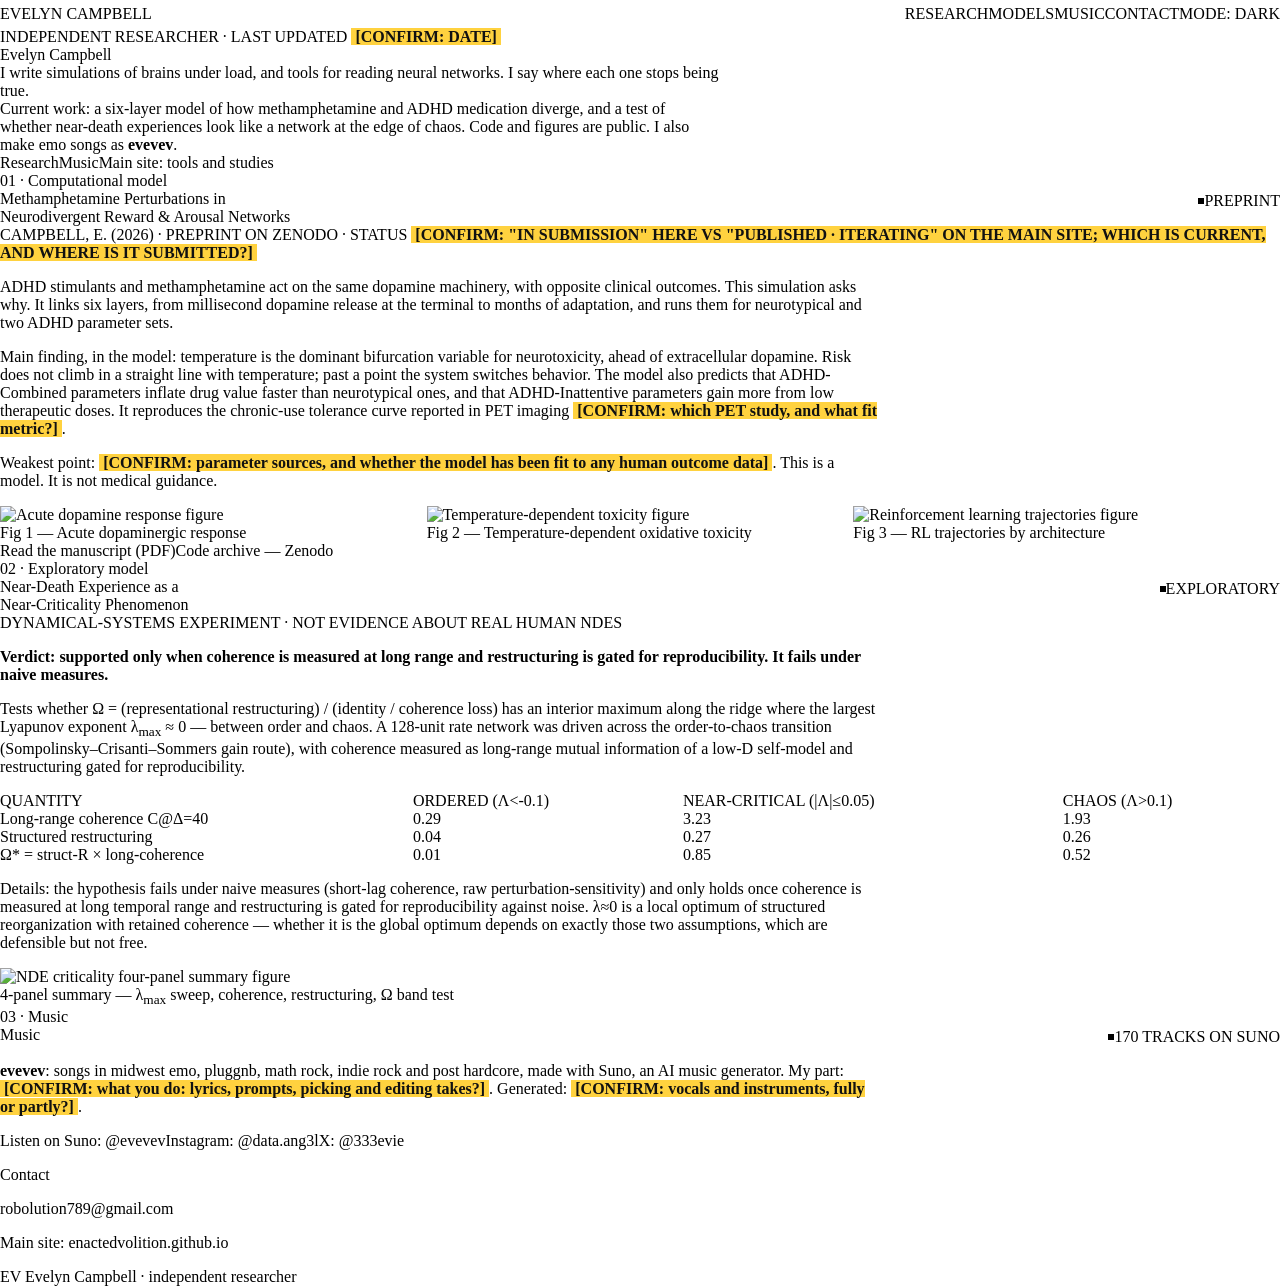
==== index.html @ 6b235122 "Show live Suno track count from a daily-updated data/suno.json" ====
<!DOCTYPE html>
<html lang="en">
<head>
<meta charset="UTF-8" />
<meta name="viewport" content="width=device-width, initial-scale=1" />
<title>Evelyn Campbell: research and music</title>
<meta name="description" content="Evelyn Campbell writes simulations of brains under load and tools for reading neural networks, and makes emo songs as evevev." />
<link rel="icon" type="image/svg+xml" href="glyph-mark.svg" />
<meta property="og:title" content="Evelyn Campbell: research and music" />
<meta property="og:description" content="Evelyn Campbell writes simulations of brains under load and tools for reading neural networks, and makes emo songs as evevev." />
<meta property="og:type" content="website" />
<meta property="og:image" content="https://enactedvolition.github.io/portfolio/fig1_acute_da.png" />
<meta property="og:url" content="https://enactedvolition.github.io/portfolio/" />
<link rel="canonical" href="https://enactedvolition.github.io/portfolio/" />
<link rel="stylesheet" href="styles.css" />
<style>.confirm{background:#ffd23f;color:#111;padding:0 .25em;font-weight:700;}</style>
</head>
<body>

<header class="site-header">
  <div class="wrap">
    <div class="brand">
      <img src="glyph-mark.svg" alt="" />
      <span class="brand-name">Evelyn Campbell</span>
    </div>
    <div class="nav-wrap">
      <nav class="site-nav">
        <a href="#meth-model">Research</a>
        <a href="#nde">Models</a>
        <a href="#music">Music</a>
        <a href="#contact">Contact</a>
      </nav>
      <button id="theme-toggle" class="kg-btn kg-btn--ghost theme-toggle" type="button" aria-label="Toggle light and dark mode">MODE: DARK</button>
    </div>
  </div>
</header>

<section class="hero kg-grid-bg">
  <div class="wrap">
    <p class="kicker">Independent researcher · last updated <mark class="confirm">[CONFIRM: date]</mark></p>
    <h1>Evelyn Campbell</h1>
    <p class="lead">I write simulations of brains under load, and tools for reading neural networks. I say where each one stops being true.</p>
    <p class="lead">Current work: a six-layer model of how methamphetamine and ADHD medication diverge, and a test of whether near-death experiences look like a network at the edge of chaos. Code and figures are public. I also make emo songs as <strong>evevev</strong>.</p>
    <div class="btn-row">
      <a class="kg-btn kg-btn--primary" href="#meth-model">Research</a>
      <a class="kg-btn kg-btn--ghost" href="#music">Music</a>
      <a class="kg-btn kg-btn--ghost" href="https://enactedvolition.github.io/">Main site: tools and studies</a>
    </div>
  </div>
</section>

<section class="section" id="meth-model">
  <div class="wrap">
    <div class="panel kg-frame">
      <span class="kg-frame__title">01 · Computational model</span>
      <div class="section-head">
        <h2>Methamphetamine Perturbations in<br/>Neurodivergent Reward &amp; Arousal Networks</h2>
        <span class="kg-badge kg-badge--orange"><span class="dot"></span>Preprint</span>
      </div>
      <div class="meta-line">Campbell, E. (2026) · Preprint on Zenodo · status <mark class="confirm">[CONFIRM: "In submission" here vs "Published · iterating" on the main site; which is current, and where is it submitted?]</mark></div>
      <p>ADHD stimulants and methamphetamine act on the same dopamine machinery, with opposite clinical outcomes. This simulation asks why. It links six layers, from millisecond dopamine release at the terminal to months of adaptation, and runs them for neurotypical and two ADHD parameter sets.</p>
      <p>Main finding, in the model: temperature is the dominant bifurcation variable for neurotoxicity, ahead of extracellular dopamine. Risk does not climb in a straight line with temperature; past a point the system switches behavior. The model also predicts that ADHD-Combined parameters inflate drug value faster than neurotypical ones, and that ADHD-Inattentive parameters gain more from low therapeutic doses. It reproduces the chronic-use tolerance curve reported in PET imaging <mark class="confirm">[CONFIRM: which PET study, and what fit metric?]</mark>.</p>
      <p>Weakest point: <mark class="confirm">[CONFIRM: parameter sources, and whether the model has been fit to any human outcome data]</mark>. This is a model. It is not medical guidance.</p>
      <div class="fig-grid">
        <figure>
          <img src="fig1_acute_da.png" alt="Acute dopamine response figure" />
          <figcaption>Fig 1 — Acute dopaminergic response</figcaption>
        </figure>
        <figure>
          <img src="fig2_temperature.png" alt="Temperature-dependent toxicity figure" />
          <figcaption>Fig 2 — Temperature-dependent oxidative toxicity</figcaption>
        </figure>
        <figure>
          <img src="fig3_rl_trajectories.png" alt="Reinforcement learning trajectories figure" />
          <figcaption>Fig 3 — RL trajectories by architecture</figcaption>
        </figure>
      </div>
      <div class="btn-row">
        <a class="kg-btn kg-btn--primary" href="campbell_2026_meth_neurodiv_v2.pdf">Read the manuscript (PDF)</a>
        <a class="kg-btn kg-btn--data" href="https://doi.org/10.5281/ZENODO.19625787">Code archive — Zenodo</a>
      </div>
    </div>
  </div>
</section>

<section class="section" id="nde">
  <div class="wrap">
    <div class="panel kg-frame">
      <span class="kg-frame__title">02 · Exploratory model</span>
      <div class="section-head">
        <h2>Near-Death Experience as a<br/>Near-Criticality Phenomenon</h2>
        <span class="kg-badge kg-badge--cyan"><span class="dot"></span>Exploratory</span>
      </div>
      <div class="meta-line">Dynamical-systems experiment · not evidence about real human NDEs</div>
      <p><strong>Verdict: supported only when coherence is measured at long range and restructuring is gated for reproducibility. It fails under naive measures.</strong></p>
      <p>Tests whether Ω = (representational restructuring) / (identity / coherence loss) has an interior
        maximum along the ridge where the largest Lyapunov exponent λ<sub>max</sub> ≈ 0 — between order and
        chaos. A 128-unit rate network was driven across the order-to-chaos transition (Sompolinsky–Crisanti–Sommers
        gain route), with coherence measured as long-range mutual information of a low-D self-model and
        restructuring gated for reproducibility.</p>
      <table class="kg-table">
        <thead>
          <tr><th>Quantity</th><th>Ordered (λ&lt;-0.1)</th><th>Near-critical (|λ|≤0.05)</th><th>Chaos (λ&gt;0.1)</th></tr>
        </thead>
        <tbody>
          <tr><td>Long-range coherence C@Δ=40</td><td>0.29</td><td class="hl">3.23</td><td>1.93</td></tr>
          <tr><td>Structured restructuring</td><td>0.04</td><td class="hl">0.27</td><td>0.26</td></tr>
          <tr><td>Ω* = struct-R × long-coherence</td><td>0.01</td><td class="hl">0.85</td><td>0.52</td></tr>
        </tbody>
      </table>
      <p>Details: the hypothesis fails under
        naive measures (short-lag coherence, raw perturbation-sensitivity) and only holds once coherence is
        measured at long temporal range and restructuring is gated for reproducibility against noise. λ≈0 is a
        local optimum of structured reorganization with retained coherence — whether it is the global
        optimum depends on exactly those two assumptions, which are defensible but not free.</p>
      <div class="fig-grid">
        <figure>
          <img src="nde_criticality.png" alt="NDE criticality four-panel summary figure" />
          <figcaption>4-panel summary — λ<sub>max</sub> sweep, coherence, restructuring, Ω band test</figcaption>
        </figure>
      </div>
    </div>
  </div>
</section>

<section class="section" id="music">
  <div class="wrap">
    <div class="panel kg-frame">
      <span class="kg-frame__title">03 · Music</span>
      <div class="section-head">
        <h2>Music</h2>
        <span class="kg-badge kg-badge--magenta"><span class="dot"></span><span data-suno-count>Tracks on Suno</span></span>
      </div>
      <p><strong>evevev</strong>: songs in midwest emo, pluggnb, math rock, indie rock and post hardcore, made with Suno, an AI music generator. My part: <mark class="confirm">[CONFIRM: what you do: lyrics, prompts, picking and editing takes?]</mark>. Generated: <mark class="confirm">[CONFIRM: vocals and instruments, fully or partly?]</mark>.</p>
      <div class="btn-row">
        <a class="kg-btn kg-btn--primary" href="https://suno.com/@evevev">Listen on Suno: @evevev</a>
        <a class="kg-btn kg-btn--ghost" href="https://www.instagram.com/data.ang3l/" rel="me noopener">Instagram: @data.ang3l</a>
        <a class="kg-btn kg-btn--ghost" href="https://x.com/333evie" rel="me noopener">X: @333evie</a>
      </div>
    </div>
  </div>
</section>

<footer class="site-footer section" id="contact">
  <div class="wrap">
    <p class="meta-line" style="margin-bottom: var(--sp-2);">Contact</p>
    <p><a href="mailto:robolution789@gmail.com">robolution789@gmail.com</a></p>
    <p><a href="https://enactedvolition.github.io/">Main site: enactedvolition.github.io</a></p>
  </div>
  <div class="kg-keybar">
    <span class="kg-key"><span class="kg-key__cap">EV</span> Evelyn Campbell · independent researcher</span>
  </div>
</footer>

<script>
(function () {
  var root = document.documentElement;
  var btn = document.getElementById('theme-toggle');
  var theme = localStorage.getItem('kg-theme') || 'dark';
  function apply(t) {
    if (t === 'light') { root.setAttribute('data-theme', 'light'); }
    else { root.removeAttribute('data-theme'); }
    if (btn) { btn.textContent = 'MODE: ' + t.toUpperCase(); }
  }
  apply(theme);
  if (btn) {
    btn.addEventListener('click', function () {
      theme = theme === 'light' ? 'dark' : 'light';
      localStorage.setItem('kg-theme', theme);
      apply(theme);
    });
  }
})();
</script>
<script src="suno-count.js" data-src="data/suno.json" defer></script>
</body>
</html>
---- styles.css ----
/* ============================================================
   EVELYN CAMPBELL — PORTFOLIO
   Built on the Kairo-Glyph design system tokens (tokens/*.css).
   This file: global entry + page-specific layout/components.
   ============================================================ */
@import url("fonts.css");
@import url("colors.css");
@import url("colors-light.css");
@import url("typography.css");
@import url("spacing.css");
@import url("effects.css");

* { box-sizing: border-box; }
html, body {
  margin: 0;
  background: var(--void);
  color: var(--text-primary);
  font-family: var(--font-mono);
  transition: background-color 0.2s ease, color 0.2s ease;
}
body {
  font-size: var(--fs-body);
  line-height: var(--lh-normal);
}
a { color: var(--cyan); text-decoration: none; }
a:hover { text-decoration: underline; }
img { max-width: 100%; display: block; }

.wrap {
  max-width: var(--container-max);
  margin: 0 auto;
  padding: 0 var(--sp-6);
}

/* ---- Header ---- */
.site-header {
  border-bottom: var(--border);
  padding: var(--sp-5) 0;
}
.site-header .wrap {
  display: flex;
  align-items: center;
  justify-content: space-between;
  gap: var(--sp-4);
}
.brand {
  display: flex;
  align-items: center;
  gap: var(--sp-3);
}
.brand img { height: 28px; width: auto; }
.brand-name {
  font-family: var(--font-sans);
  font-weight: var(--fw-medium);
  font-size: var(--fs-label);
  letter-spacing: var(--ls-wide);
  text-transform: uppercase;
  color: var(--text-secondary);
}
nav.site-nav {
  display: flex;
  gap: var(--sp-5);
  font-family: var(--font-sans);
  font-size: var(--fs-label);
  letter-spacing: var(--ls-wide);
  text-transform: uppercase;
}
nav.site-nav a { color: var(--text-secondary); }
nav.site-nav a:hover { color: var(--cyan); text-decoration: none; }
.nav-wrap { display: flex; align-items: center; gap: var(--sp-5); }
.theme-toggle { padding: var(--sp-1) var(--sp-3); font-size: var(--fs-caption); }

/* ---- Hero ---- */
.hero {
  padding: var(--sp-9) 0 var(--sp-8);
}
.hero .kicker {
  font-family: var(--font-sans);
  font-size: var(--fs-label);
  letter-spacing: var(--ls-wide);
  text-transform: uppercase;
  color: var(--text-muted);
  margin: 0 0 var(--sp-3);
}
.hero h1 {
  font: var(--text-h1);
  margin: 0 0 var(--sp-4);
  color: var(--text-primary);
  letter-spacing: var(--ls-tight);
}
.hero p.lead {
  font-size: var(--fs-lead);
  color: var(--text-secondary);
  max-width: 720px;
  margin: 0;
}
.hero .prompt {
  margin-top: var(--sp-5);
  color: var(--cyan);
  font-size: var(--fs-body);
}

/* ---- Section scaffolding ---- */
.section {
  padding: var(--sp-8) 0;
  border-top: var(--border);
}
.section-head {
  display: flex;
  align-items: baseline;
  justify-content: space-between;
  gap: var(--sp-4);
  margin-bottom: var(--sp-6);
  flex-wrap: wrap;
}
.section-head h2 {
  font: var(--text-h2);
  margin: 0;
  letter-spacing: var(--ls-tight);
}

/* ---- Status badge (hand-rolled, no JS bundle dependency) ---- */
.kg-badge {
  display: inline-flex;
  align-items: center;
  gap: var(--sp-2);
  padding: var(--sp-1) var(--sp-3);
  border: var(--bw-hair) solid var(--border-strong);
  font-family: var(--font-sans);
  font-size: var(--fs-caption);
  font-weight: var(--fw-medium);
  letter-spacing: var(--ls-wide);
  text-transform: uppercase;
  white-space: nowrap;
}
.kg-badge .dot {
  width: 6px; height: 6px;
  border-radius: var(--radius-pill);
  background: currentColor;
}
.kg-badge--cyan    { color: var(--cyan);    background: var(--cyan-08);    border-color: var(--cyan); }
.kg-badge--orange  { color: var(--orange);  background: var(--orange-08);  border-color: var(--orange); }
.kg-badge--magenta { color: var(--magenta); background: var(--magenta-08); border-color: var(--magenta); }
.kg-badge--muted   { color: var(--text-muted); }

/* ---- Buttons (hand-rolled) ---- */
.kg-btn {
  display: inline-flex;
  align-items: center;
  gap: var(--sp-2);
  padding: var(--sp-2) var(--sp-4);
  border: var(--bw-hair) solid var(--border-strong);
  background: transparent;
  color: var(--text-primary);
  font-family: var(--font-mono);
  font-size: var(--fs-label);
  letter-spacing: var(--ls-normal);
  cursor: pointer;
}
.kg-btn:hover { text-decoration: none; }
.kg-btn--primary  { border-color: var(--magenta); color: var(--magenta); }
.kg-btn--primary:hover  { background: var(--magenta-08); box-shadow: var(--glow-magenta); }
.kg-btn--data     { border-color: var(--cyan); color: var(--cyan); }
.kg-btn--data:hover     { background: var(--cyan-08); box-shadow: var(--glow-cyan); }
.kg-btn--ghost    { color: var(--text-secondary); border-color: var(--border-faint); }
.kg-btn--ghost:hover    { color: var(--text-primary); border-color: var(--border-strong); }
.btn-row { display: flex; flex-wrap: wrap; gap: var(--sp-3); margin-top: var(--sp-5); }

/* ---- Project panel ---- */
.panel {
  padding: var(--sp-6);
  margin-bottom: var(--sp-2);
  box-shadow: var(--shadow-panel);
}
.panel p { color: var(--text-secondary); max-width: 880px; }
.panel .meta-line {
  font-family: var(--font-sans);
  font-size: var(--fs-caption);
  color: var(--text-muted);
  letter-spacing: var(--ls-wide);
  text-transform: uppercase;
  margin-bottom: var(--sp-4);
}

/* ---- Result table ---- */
table.kg-table {
  width: 100%;
  border-collapse: collapse;
  margin: var(--sp-5) 0;
  font-size: var(--fs-caption);
}
table.kg-table th, table.kg-table td {
  border: var(--bw-hair) solid var(--border-faint);
  padding: var(--sp-2) var(--sp-3);
  text-align: left;
}
table.kg-table th {
  font-family: var(--font-sans);
  text-transform: uppercase;
  letter-spacing: var(--ls-wide);
  color: var(--text-muted);
  font-weight: var(--fw-medium);
}
table.kg-table td.hl { color: var(--cyan); }

/* ---- Figure grid ---- */
.fig-grid {
  display: grid;
  grid-template-columns: repeat(auto-fit, minmax(220px, 1fr));
  gap: var(--sp-4);
  margin-top: var(--sp-5);
}
.fig-grid figure {
  margin: 0;
  border: var(--border);
  background: var(--surface-1);
  transition: transform 0.15s ease, border-color 0.15s ease;
}
.fig-grid figure:hover {
  transform: translateY(-3px);
  border-color: var(--border-strong);
}
.fig-grid img { width: 100%; }
.fig-grid figcaption {
  font-family: var(--font-sans);
  font-size: var(--fs-caption);
  color: var(--text-muted);
  padding: var(--sp-2) var(--sp-3);
  border-top: var(--border);
}

/* ---- Footer / keybar ---- */
.site-footer .wrap { padding: var(--sp-5) var(--sp-6); }
.site-footer {
  margin-top: var(--sp-6);
}
.site-footer a { color: var(--text-secondary); }
.site-footer a:hover { color: var(--cyan); }

/* ---- Small screens (phones) ---- */
h1, h2 { overflow-wrap: anywhere; }

@media (max-width: 600px) {
  .wrap { padding: 0 var(--sp-4); }
  .site-header .wrap {
    flex-direction: column;
    align-items: flex-start;
    gap: var(--sp-3);
  }
  .nav-wrap {
    width: 100%;
    flex-wrap: wrap;
    justify-content: space-between;
    gap: var(--sp-3);
  }
  nav.site-nav {
    flex-wrap: wrap;
    gap: var(--sp-2) var(--sp-4);
  }
  .hero { padding: var(--sp-7) 0 var(--sp-6); }
  .hero h1 { font-size: 2rem; }
  .section-head h2 { font-size: 1.5rem; }
  .section { padding: var(--sp-6) 0; }
  .panel { padding: var(--sp-4); }
  table.kg-table { display: block; overflow-x: auto; }
  .site-footer .wrap { padding: var(--sp-5) var(--sp-4); }
}
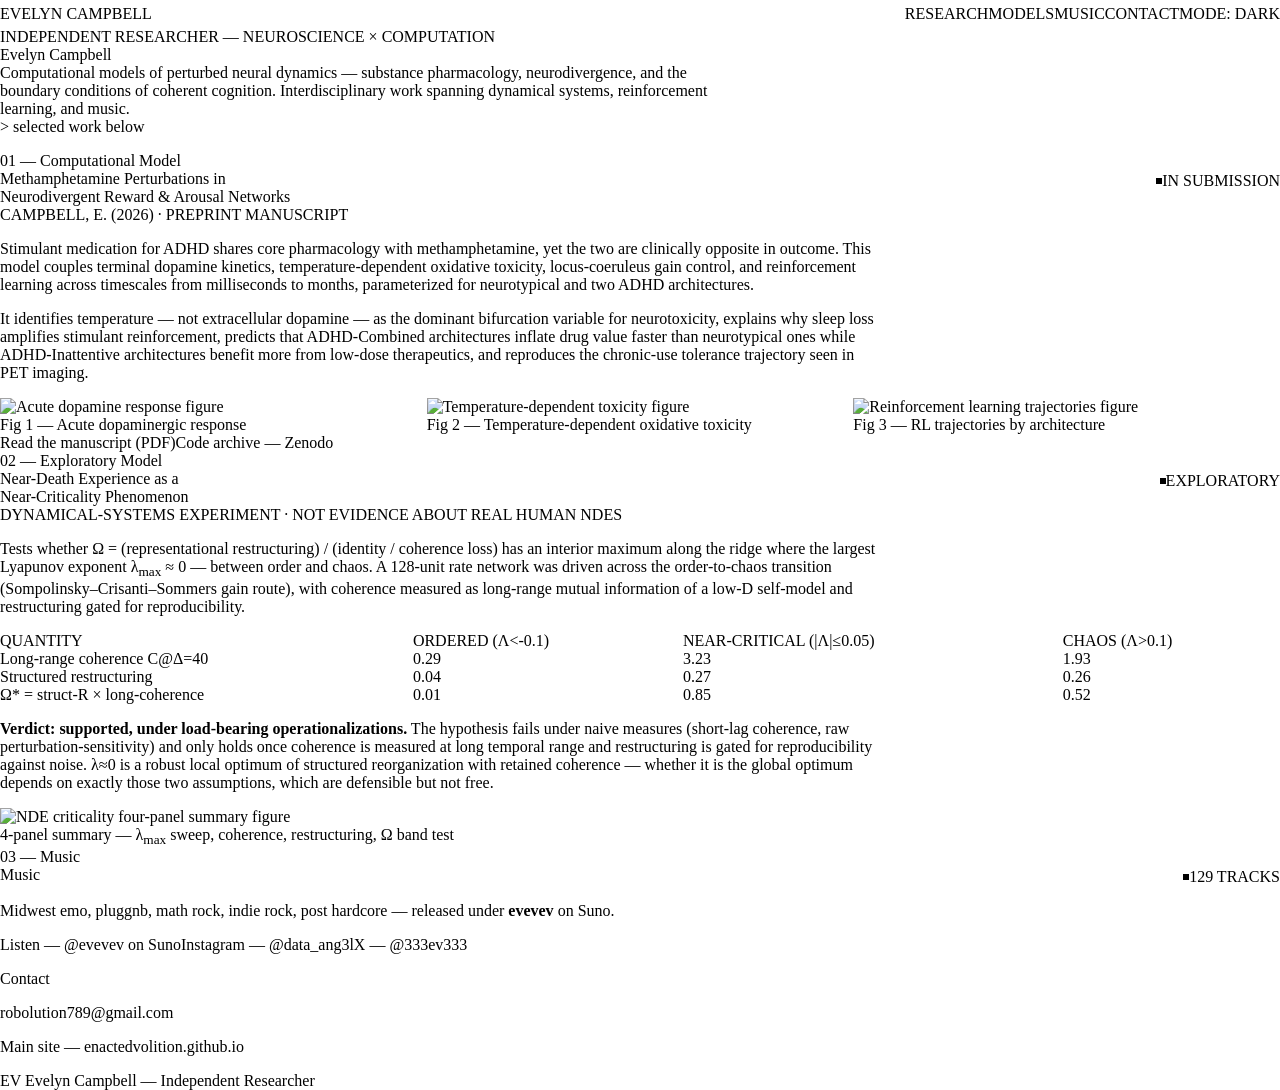
==== commit 48d5ed6d: "Fix social handles: Instagram @data_ang3l, X @333ev333" ====
--- a/index.html
+++ b/index.html
@@ -3,17 +3,16 @@
 <head>
 <meta charset="UTF-8" />
 <meta name="viewport" content="width=device-width, initial-scale=1" />
-<title>Evelyn Campbell: research and music</title>
-<meta name="description" content="Evelyn Campbell writes simulations of brains under load and tools for reading neural networks, and makes emo songs as evevev." />
+<title>Evelyn Campbell — Research &amp; Work</title>
+<meta name="description" content="Independent research portfolio — computational neuroscience, dynamical systems, music." />
 <link rel="icon" type="image/svg+xml" href="glyph-mark.svg" />
-<meta property="og:title" content="Evelyn Campbell: research and music" />
-<meta property="og:description" content="Evelyn Campbell writes simulations of brains under load and tools for reading neural networks, and makes emo songs as evevev." />
+<meta property="og:title" content="Evelyn Campbell — Research &amp; Work" />
+<meta property="og:description" content="Independent research portfolio — computational neuroscience, dynamical systems, music." />
 <meta property="og:type" content="website" />
 <meta property="og:image" content="https://enactedvolition.github.io/portfolio/fig1_acute_da.png" />
 <meta property="og:url" content="https://enactedvolition.github.io/portfolio/" />
 <link rel="canonical" href="https://enactedvolition.github.io/portfolio/" />
 <link rel="stylesheet" href="styles.css" />
-<style>.confirm{background:#ffd23f;color:#111;padding:0 .25em;font-weight:700;}</style>
 </head>
 <body>
 
@@ -37,30 +36,33 @@
 
 <section class="hero kg-grid-bg">
   <div class="wrap">
-    <p class="kicker">Independent researcher · last updated <mark class="confirm">[CONFIRM: date]</mark></p>
+    <p class="kicker">Independent Researcher — Neuroscience × Computation</p>
     <h1>Evelyn Campbell</h1>
-    <p class="lead">I write simulations of brains under load, and tools for reading neural networks. I say where each one stops being true.</p>
-    <p class="lead">Current work: a six-layer model of how methamphetamine and ADHD medication diverge, and a test of whether near-death experiences look like a network at the edge of chaos. Code and figures are public. I also make emo songs as <strong>evevev</strong>.</p>
-    <div class="btn-row">
-      <a class="kg-btn kg-btn--primary" href="#meth-model">Research</a>
-      <a class="kg-btn kg-btn--ghost" href="#music">Music</a>
-      <a class="kg-btn kg-btn--ghost" href="https://enactedvolition.github.io/">Main site: tools and studies</a>
-    </div>
+    <p class="lead">Computational models of perturbed neural dynamics — substance pharmacology, neurodivergence,
+      and the boundary conditions of coherent cognition. Interdisciplinary work spanning dynamical systems,
+      reinforcement learning, and music.</p>
+    <p class="prompt">&gt; selected work below<span class="kg-cursor" aria-hidden="true"></span></p>
   </div>
 </section>
 
 <section class="section" id="meth-model">
   <div class="wrap">
     <div class="panel kg-frame">
-      <span class="kg-frame__title">01 · Computational model</span>
+      <span class="kg-frame__title">01 — Computational Model</span>
       <div class="section-head">
         <h2>Methamphetamine Perturbations in<br/>Neurodivergent Reward &amp; Arousal Networks</h2>
-        <span class="kg-badge kg-badge--orange"><span class="dot"></span>Preprint</span>
+        <span class="kg-badge kg-badge--orange"><span class="dot"></span>In submission</span>
       </div>
-      <div class="meta-line">Campbell, E. (2026) · Preprint on Zenodo · status <mark class="confirm">[CONFIRM: "In submission" here vs "Published · iterating" on the main site; which is current, and where is it submitted?]</mark></div>
-      <p>ADHD stimulants and methamphetamine act on the same dopamine machinery, with opposite clinical outcomes. This simulation asks why. It links six layers, from millisecond dopamine release at the terminal to months of adaptation, and runs them for neurotypical and two ADHD parameter sets.</p>
-      <p>Main finding, in the model: temperature is the dominant bifurcation variable for neurotoxicity, ahead of extracellular dopamine. Risk does not climb in a straight line with temperature; past a point the system switches behavior. The model also predicts that ADHD-Combined parameters inflate drug value faster than neurotypical ones, and that ADHD-Inattentive parameters gain more from low therapeutic doses. It reproduces the chronic-use tolerance curve reported in PET imaging <mark class="confirm">[CONFIRM: which PET study, and what fit metric?]</mark>.</p>
-      <p>Weakest point: <mark class="confirm">[CONFIRM: parameter sources, and whether the model has been fit to any human outcome data]</mark>. This is a model. It is not medical guidance.</p>
+      <div class="meta-line">Campbell, E. (2026) · Preprint manuscript</div>
+      <p>Stimulant medication for ADHD shares core pharmacology with methamphetamine, yet the two are clinically
+        opposite in outcome. This model couples terminal dopamine kinetics, temperature-dependent oxidative
+        toxicity, locus-coeruleus gain control, and reinforcement learning across timescales from milliseconds
+        to months, parameterized for neurotypical and two ADHD architectures.</p>
+      <p>It identifies temperature — not extracellular dopamine — as the dominant bifurcation variable for
+        neurotoxicity, explains why sleep loss amplifies stimulant reinforcement, predicts that ADHD-Combined
+        architectures inflate drug value faster than neurotypical ones while ADHD-Inattentive architectures
+        benefit more from low-dose therapeutics, and reproduces the chronic-use tolerance trajectory seen in
+        PET imaging.</p>
       <div class="fig-grid">
         <figure>
           <img src="fig1_acute_da.png" alt="Acute dopamine response figure" />
@@ -86,13 +88,12 @@
 <section class="section" id="nde">
   <div class="wrap">
     <div class="panel kg-frame">
-      <span class="kg-frame__title">02 · Exploratory model</span>
+      <span class="kg-frame__title">02 — Exploratory Model</span>
       <div class="section-head">
         <h2>Near-Death Experience as a<br/>Near-Criticality Phenomenon</h2>
         <span class="kg-badge kg-badge--cyan"><span class="dot"></span>Exploratory</span>
       </div>
       <div class="meta-line">Dynamical-systems experiment · not evidence about real human NDEs</div>
-      <p><strong>Verdict: supported only when coherence is measured at long range and restructuring is gated for reproducibility. It fails under naive measures.</strong></p>
       <p>Tests whether Ω = (representational restructuring) / (identity / coherence loss) has an interior
         maximum along the ridge where the largest Lyapunov exponent λ<sub>max</sub> ≈ 0 — between order and
         chaos. A 128-unit rate network was driven across the order-to-chaos transition (Sompolinsky–Crisanti–Sommers
@@ -108,10 +109,10 @@
           <tr><td>Ω* = struct-R × long-coherence</td><td>0.01</td><td class="hl">0.85</td><td>0.52</td></tr>
         </tbody>
       </table>
-      <p>Details: the hypothesis fails under
+      <p><strong>Verdict: supported, under load-bearing operationalizations.</strong> The hypothesis fails under
         naive measures (short-lag coherence, raw perturbation-sensitivity) and only holds once coherence is
         measured at long temporal range and restructuring is gated for reproducibility against noise. λ≈0 is a
-        local optimum of structured reorganization with retained coherence — whether it is the global
+        robust local optimum of structured reorganization with retained coherence — whether it is the global
         optimum depends on exactly those two assumptions, which are defensible but not free.</p>
       <div class="fig-grid">
         <figure>
@@ -126,16 +127,16 @@
 <section class="section" id="music">
   <div class="wrap">
     <div class="panel kg-frame">
-      <span class="kg-frame__title">03 · Music</span>
+      <span class="kg-frame__title">03 — Music</span>
       <div class="section-head">
         <h2>Music</h2>
-        <span class="kg-badge kg-badge--magenta"><span class="dot"></span><span data-suno-count>Tracks on Suno</span></span>
+        <span class="kg-badge kg-badge--magenta"><span class="dot"></span>129 tracks</span>
       </div>
-      <p><strong>evevev</strong>: songs in midwest emo, pluggnb, math rock, indie rock and post hardcore, made with Suno, an AI music generator. My part: <mark class="confirm">[CONFIRM: what you do: lyrics, prompts, picking and editing takes?]</mark>. Generated: <mark class="confirm">[CONFIRM: vocals and instruments, fully or partly?]</mark>.</p>
+      <p>Midwest emo, pluggnb, math rock, indie rock, post hardcore — released under <strong>evevev</strong> on Suno.</p>
       <div class="btn-row">
-        <a class="kg-btn kg-btn--primary" href="https://suno.com/@evevev">Listen on Suno: @evevev</a>
-        <a class="kg-btn kg-btn--ghost" href="https://www.instagram.com/data.ang3l/" rel="me noopener">Instagram: @data.ang3l</a>
-        <a class="kg-btn kg-btn--ghost" href="https://x.com/333evie" rel="me noopener">X: @333evie</a>
+        <a class="kg-btn kg-btn--primary" href="https://suno.com/@evevev">Listen — @evevev on Suno</a>
+        <a class="kg-btn kg-btn--ghost" href="https://www.instagram.com/data_ang3l/" rel="me noopener">Instagram — @data_ang3l</a>
+        <a class="kg-btn kg-btn--ghost" href="https://x.com/333ev333" rel="me noopener">X — @333ev333</a>
       </div>
     </div>
   </div>
@@ -145,10 +146,10 @@
   <div class="wrap">
     <p class="meta-line" style="margin-bottom: var(--sp-2);">Contact</p>
     <p><a href="mailto:robolution789@gmail.com">robolution789@gmail.com</a></p>
-    <p><a href="https://enactedvolition.github.io/">Main site: enactedvolition.github.io</a></p>
+    <p><a href="https://enactedvolition.github.io/">Main site — enactedvolition.github.io</a></p>
   </div>
   <div class="kg-keybar">
-    <span class="kg-key"><span class="kg-key__cap">EV</span> Evelyn Campbell · independent researcher</span>
+    <span class="kg-key"><span class="kg-key__cap">EV</span> Evelyn Campbell — Independent Researcher</span>
   </div>
 </footer>
 
@@ -172,6 +173,5 @@
   }
 })();
 </script>
-<script src="suno-count.js" data-src="data/suno.json" defer></script>
 </body>
 </html>
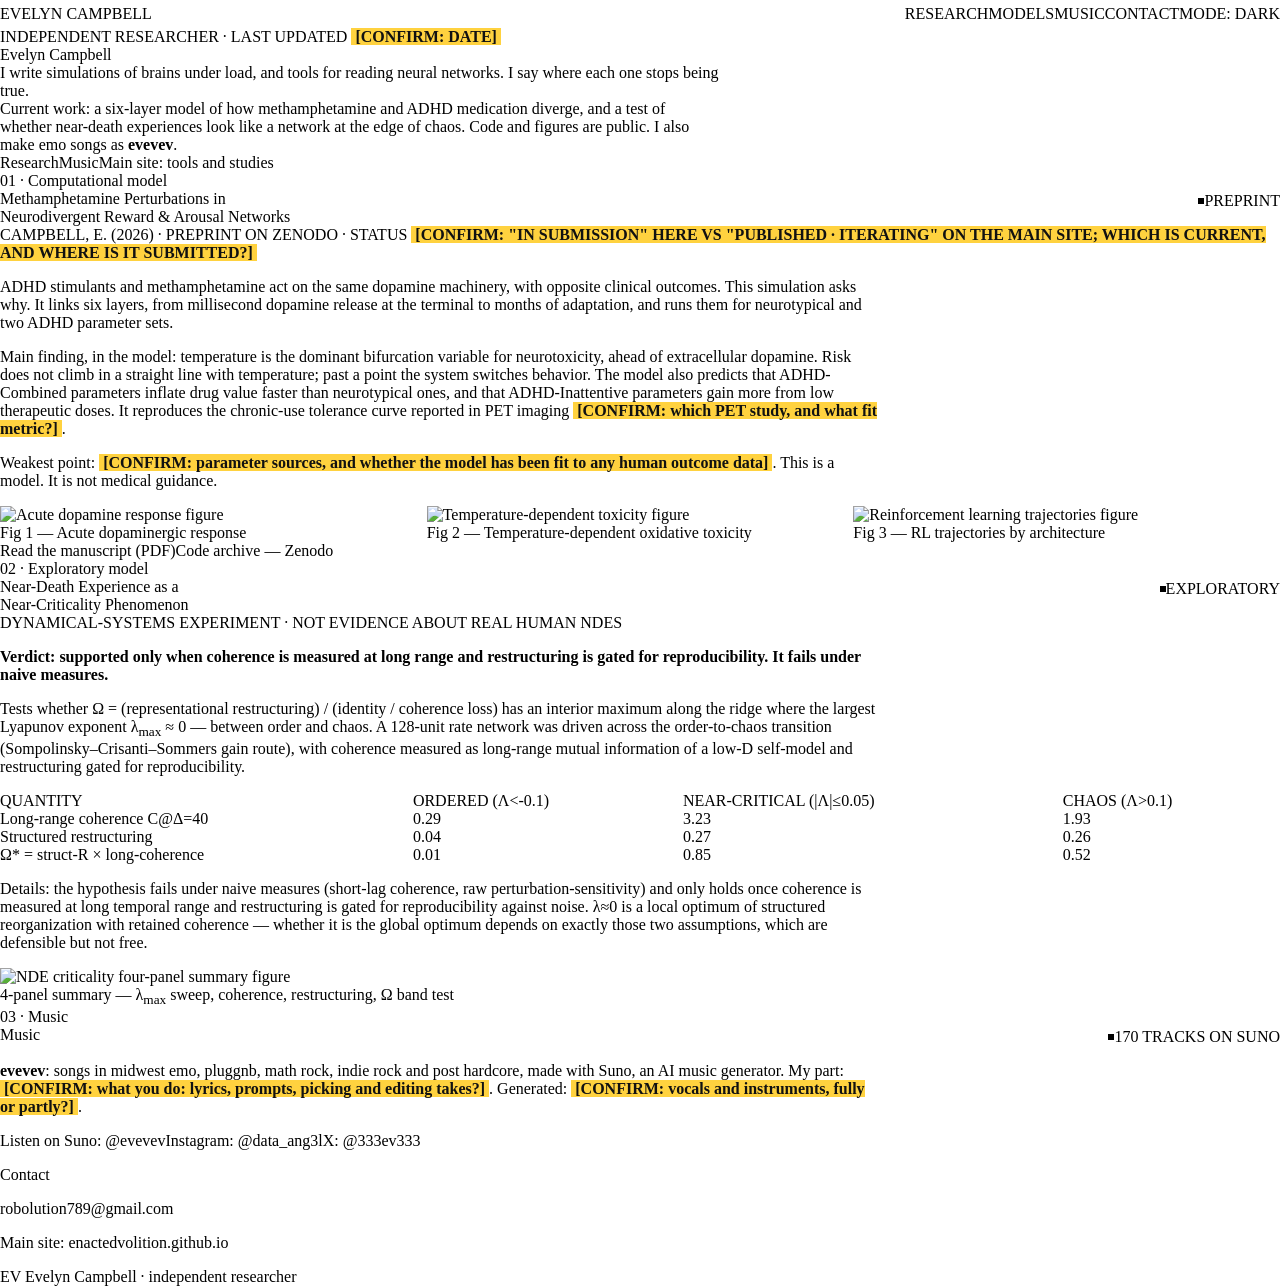
==== commit a48f53d1: "Merge branch 'mobile-layout-and-links' into lab-notebook-copy # Conflicts: #	index.html" ====
--- a/index.html
+++ b/index.html
@@ -3,16 +3,17 @@
 <head>
 <meta charset="UTF-8" />
 <meta name="viewport" content="width=device-width, initial-scale=1" />
-<title>Evelyn Campbell — Research &amp; Work</title>
-<meta name="description" content="Independent research portfolio — computational neuroscience, dynamical systems, music." />
+<title>Evelyn Campbell: research and music</title>
+<meta name="description" content="Evelyn Campbell writes simulations of brains under load and tools for reading neural networks, and makes emo songs as evevev." />
 <link rel="icon" type="image/svg+xml" href="glyph-mark.svg" />
-<meta property="og:title" content="Evelyn Campbell — Research &amp; Work" />
-<meta property="og:description" content="Independent research portfolio — computational neuroscience, dynamical systems, music." />
+<meta property="og:title" content="Evelyn Campbell: research and music" />
+<meta property="og:description" content="Evelyn Campbell writes simulations of brains under load and tools for reading neural networks, and makes emo songs as evevev." />
 <meta property="og:type" content="website" />
 <meta property="og:image" content="https://enactedvolition.github.io/portfolio/fig1_acute_da.png" />
 <meta property="og:url" content="https://enactedvolition.github.io/portfolio/" />
 <link rel="canonical" href="https://enactedvolition.github.io/portfolio/" />
 <link rel="stylesheet" href="styles.css" />
+<style>.confirm{background:#ffd23f;color:#111;padding:0 .25em;font-weight:700;}</style>
 </head>
 <body>
 
@@ -36,33 +37,30 @@
 
 <section class="hero kg-grid-bg">
   <div class="wrap">
-    <p class="kicker">Independent Researcher — Neuroscience × Computation</p>
+    <p class="kicker">Independent researcher · last updated <mark class="confirm">[CONFIRM: date]</mark></p>
     <h1>Evelyn Campbell</h1>
-    <p class="lead">Computational models of perturbed neural dynamics — substance pharmacology, neurodivergence,
-      and the boundary conditions of coherent cognition. Interdisciplinary work spanning dynamical systems,
-      reinforcement learning, and music.</p>
-    <p class="prompt">&gt; selected work below<span class="kg-cursor" aria-hidden="true"></span></p>
+    <p class="lead">I write simulations of brains under load, and tools for reading neural networks. I say where each one stops being true.</p>
+    <p class="lead">Current work: a six-layer model of how methamphetamine and ADHD medication diverge, and a test of whether near-death experiences look like a network at the edge of chaos. Code and figures are public. I also make emo songs as <strong>evevev</strong>.</p>
+    <div class="btn-row">
+      <a class="kg-btn kg-btn--primary" href="#meth-model">Research</a>
+      <a class="kg-btn kg-btn--ghost" href="#music">Music</a>
+      <a class="kg-btn kg-btn--ghost" href="https://enactedvolition.github.io/">Main site: tools and studies</a>
+    </div>
   </div>
 </section>
 
 <section class="section" id="meth-model">
   <div class="wrap">
     <div class="panel kg-frame">
-      <span class="kg-frame__title">01 — Computational Model</span>
+      <span class="kg-frame__title">01 · Computational model</span>
       <div class="section-head">
         <h2>Methamphetamine Perturbations in<br/>Neurodivergent Reward &amp; Arousal Networks</h2>
-        <span class="kg-badge kg-badge--orange"><span class="dot"></span>In submission</span>
+        <span class="kg-badge kg-badge--orange"><span class="dot"></span>Preprint</span>
       </div>
-      <div class="meta-line">Campbell, E. (2026) · Preprint manuscript</div>
-      <p>Stimulant medication for ADHD shares core pharmacology with methamphetamine, yet the two are clinically
-        opposite in outcome. This model couples terminal dopamine kinetics, temperature-dependent oxidative
-        toxicity, locus-coeruleus gain control, and reinforcement learning across timescales from milliseconds
-        to months, parameterized for neurotypical and two ADHD architectures.</p>
-      <p>It identifies temperature — not extracellular dopamine — as the dominant bifurcation variable for
-        neurotoxicity, explains why sleep loss amplifies stimulant reinforcement, predicts that ADHD-Combined
-        architectures inflate drug value faster than neurotypical ones while ADHD-Inattentive architectures
-        benefit more from low-dose therapeutics, and reproduces the chronic-use tolerance trajectory seen in
-        PET imaging.</p>
+      <div class="meta-line">Campbell, E. (2026) · Preprint on Zenodo · status <mark class="confirm">[CONFIRM: "In submission" here vs "Published · iterating" on the main site; which is current, and where is it submitted?]</mark></div>
+      <p>ADHD stimulants and methamphetamine act on the same dopamine machinery, with opposite clinical outcomes. This simulation asks why. It links six layers, from millisecond dopamine release at the terminal to months of adaptation, and runs them for neurotypical and two ADHD parameter sets.</p>
+      <p>Main finding, in the model: temperature is the dominant bifurcation variable for neurotoxicity, ahead of extracellular dopamine. Risk does not climb in a straight line with temperature; past a point the system switches behavior. The model also predicts that ADHD-Combined parameters inflate drug value faster than neurotypical ones, and that ADHD-Inattentive parameters gain more from low therapeutic doses. It reproduces the chronic-use tolerance curve reported in PET imaging <mark class="confirm">[CONFIRM: which PET study, and what fit metric?]</mark>.</p>
+      <p>Weakest point: <mark class="confirm">[CONFIRM: parameter sources, and whether the model has been fit to any human outcome data]</mark>. This is a model. It is not medical guidance.</p>
       <div class="fig-grid">
         <figure>
           <img src="fig1_acute_da.png" alt="Acute dopamine response figure" />
@@ -88,12 +86,13 @@
 <section class="section" id="nde">
   <div class="wrap">
     <div class="panel kg-frame">
-      <span class="kg-frame__title">02 — Exploratory Model</span>
+      <span class="kg-frame__title">02 · Exploratory model</span>
       <div class="section-head">
         <h2>Near-Death Experience as a<br/>Near-Criticality Phenomenon</h2>
         <span class="kg-badge kg-badge--cyan"><span class="dot"></span>Exploratory</span>
       </div>
       <div class="meta-line">Dynamical-systems experiment · not evidence about real human NDEs</div>
+      <p><strong>Verdict: supported only when coherence is measured at long range and restructuring is gated for reproducibility. It fails under naive measures.</strong></p>
       <p>Tests whether Ω = (representational restructuring) / (identity / coherence loss) has an interior
         maximum along the ridge where the largest Lyapunov exponent λ<sub>max</sub> ≈ 0 — between order and
         chaos. A 128-unit rate network was driven across the order-to-chaos transition (Sompolinsky–Crisanti–Sommers
@@ -109,10 +108,10 @@
           <tr><td>Ω* = struct-R × long-coherence</td><td>0.01</td><td class="hl">0.85</td><td>0.52</td></tr>
         </tbody>
       </table>
-      <p><strong>Verdict: supported, under load-bearing operationalizations.</strong> The hypothesis fails under
+      <p>Details: the hypothesis fails under
         naive measures (short-lag coherence, raw perturbation-sensitivity) and only holds once coherence is
         measured at long temporal range and restructuring is gated for reproducibility against noise. λ≈0 is a
-        robust local optimum of structured reorganization with retained coherence — whether it is the global
+        local optimum of structured reorganization with retained coherence — whether it is the global
         optimum depends on exactly those two assumptions, which are defensible but not free.</p>
       <div class="fig-grid">
         <figure>
@@ -127,16 +126,16 @@
 <section class="section" id="music">
   <div class="wrap">
     <div class="panel kg-frame">
-      <span class="kg-frame__title">03 — Music</span>
+      <span class="kg-frame__title">03 · Music</span>
       <div class="section-head">
         <h2>Music</h2>
-        <span class="kg-badge kg-badge--magenta"><span class="dot"></span>129 tracks</span>
+        <span class="kg-badge kg-badge--magenta"><span class="dot"></span><span data-suno-count>Tracks on Suno</span></span>
       </div>
-      <p>Midwest emo, pluggnb, math rock, indie rock, post hardcore — released under <strong>evevev</strong> on Suno.</p>
+      <p><strong>evevev</strong>: songs in midwest emo, pluggnb, math rock, indie rock and post hardcore, made with Suno, an AI music generator. My part: <mark class="confirm">[CONFIRM: what you do: lyrics, prompts, picking and editing takes?]</mark>. Generated: <mark class="confirm">[CONFIRM: vocals and instruments, fully or partly?]</mark>.</p>
       <div class="btn-row">
-        <a class="kg-btn kg-btn--primary" href="https://suno.com/@evevev">Listen — @evevev on Suno</a>
-        <a class="kg-btn kg-btn--ghost" href="https://www.instagram.com/data_ang3l/" rel="me noopener">Instagram — @data_ang3l</a>
-        <a class="kg-btn kg-btn--ghost" href="https://x.com/333ev333" rel="me noopener">X — @333ev333</a>
+        <a class="kg-btn kg-btn--primary" href="https://suno.com/@evevev">Listen on Suno: @evevev</a>
+        <a class="kg-btn kg-btn--ghost" href="https://www.instagram.com/data_ang3l/" rel="me noopener">Instagram: @data_ang3l</a>
+        <a class="kg-btn kg-btn--ghost" href="https://x.com/333ev333" rel="me noopener">X: @333ev333</a>
       </div>
     </div>
   </div>
@@ -146,10 +145,10 @@
   <div class="wrap">
     <p class="meta-line" style="margin-bottom: var(--sp-2);">Contact</p>
     <p><a href="mailto:robolution789@gmail.com">robolution789@gmail.com</a></p>
-    <p><a href="https://enactedvolition.github.io/">Main site — enactedvolition.github.io</a></p>
+    <p><a href="https://enactedvolition.github.io/">Main site: enactedvolition.github.io</a></p>
   </div>
   <div class="kg-keybar">
-    <span class="kg-key"><span class="kg-key__cap">EV</span> Evelyn Campbell — Independent Researcher</span>
+    <span class="kg-key"><span class="kg-key__cap">EV</span> Evelyn Campbell · independent researcher</span>
   </div>
 </footer>
 
@@ -173,5 +172,6 @@
   }
 })();
 </script>
+<script src="suno-count.js" data-src="data/suno.json" defer></script>
 </body>
 </html>
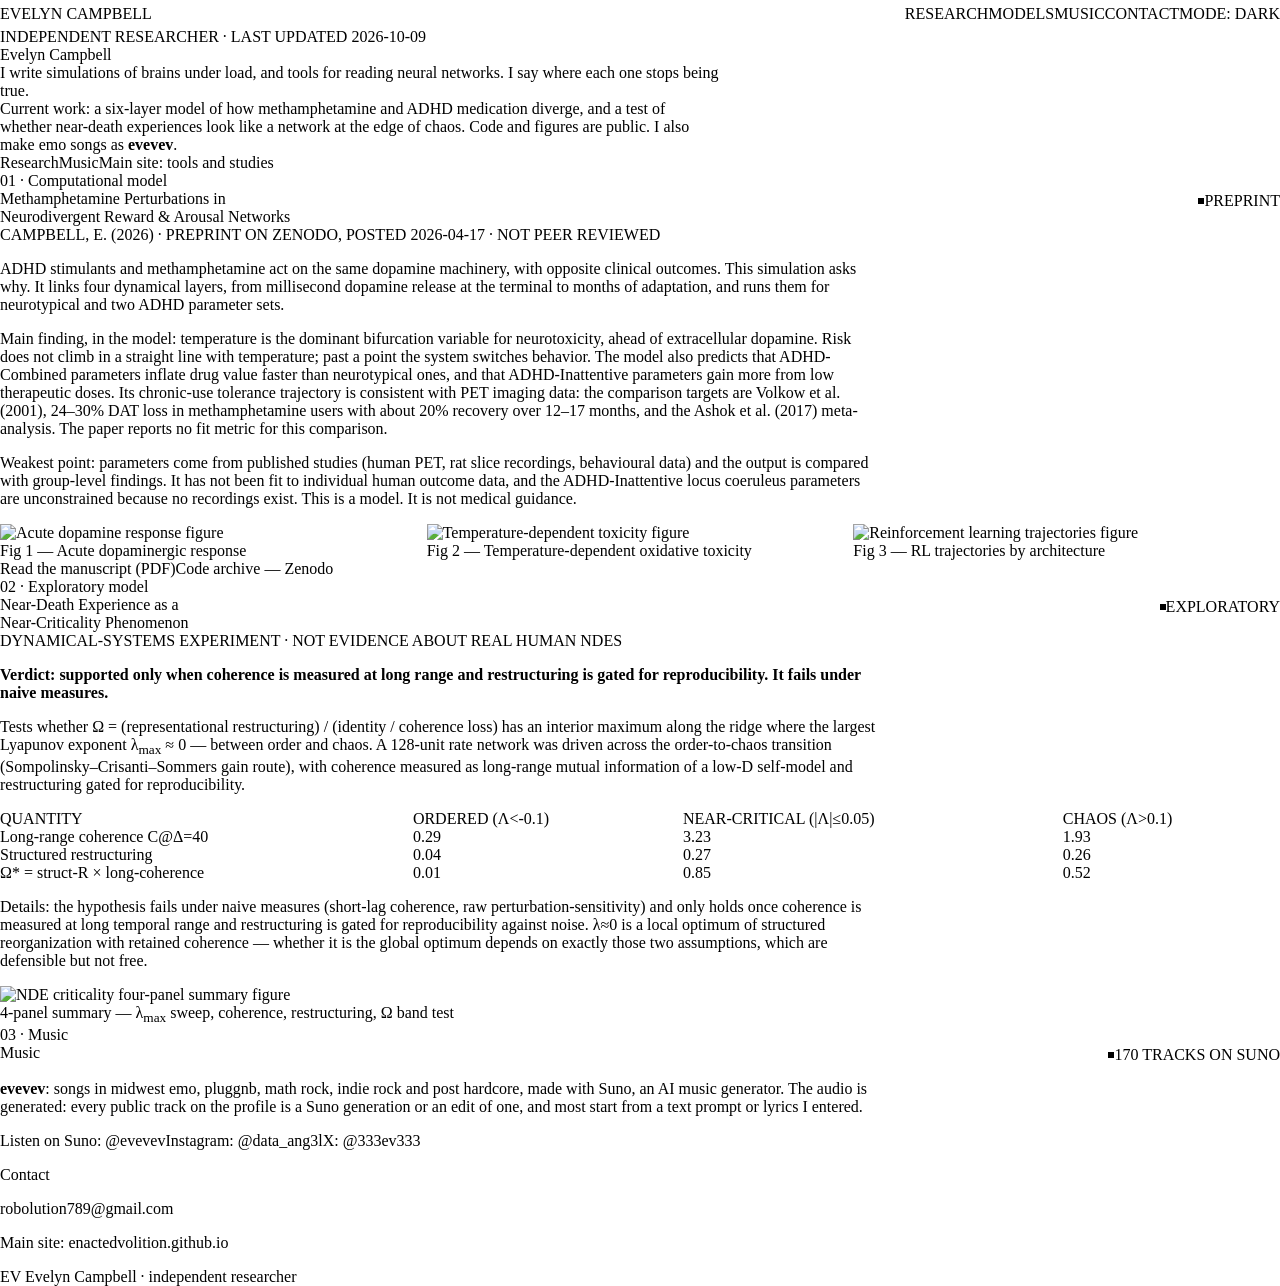
==== commit 8229d0d1: "Resolve CONFIRM placeholders from the paper, Zenodo and Suno data; fix layer count to four" ====
--- a/index.html
+++ b/index.html
@@ -37,7 +37,7 @@
 
 <section class="hero kg-grid-bg">
   <div class="wrap">
-    <p class="kicker">Independent researcher · last updated <mark class="confirm">[CONFIRM: date]</mark></p>
+    <p class="kicker">Independent researcher · last updated 2026-10-09</p>
     <h1>Evelyn Campbell</h1>
     <p class="lead">I write simulations of brains under load, and tools for reading neural networks. I say where each one stops being true.</p>
     <p class="lead">Current work: a six-layer model of how methamphetamine and ADHD medication diverge, and a test of whether near-death experiences look like a network at the edge of chaos. Code and figures are public. I also make emo songs as <strong>evevev</strong>.</p>
@@ -57,10 +57,10 @@
         <h2>Methamphetamine Perturbations in<br/>Neurodivergent Reward &amp; Arousal Networks</h2>
         <span class="kg-badge kg-badge--orange"><span class="dot"></span>Preprint</span>
       </div>
-      <div class="meta-line">Campbell, E. (2026) · Preprint on Zenodo · status <mark class="confirm">[CONFIRM: "In submission" here vs "Published · iterating" on the main site; which is current, and where is it submitted?]</mark></div>
-      <p>ADHD stimulants and methamphetamine act on the same dopamine machinery, with opposite clinical outcomes. This simulation asks why. It links six layers, from millisecond dopamine release at the terminal to months of adaptation, and runs them for neurotypical and two ADHD parameter sets.</p>
-      <p>Main finding, in the model: temperature is the dominant bifurcation variable for neurotoxicity, ahead of extracellular dopamine. Risk does not climb in a straight line with temperature; past a point the system switches behavior. The model also predicts that ADHD-Combined parameters inflate drug value faster than neurotypical ones, and that ADHD-Inattentive parameters gain more from low therapeutic doses. It reproduces the chronic-use tolerance curve reported in PET imaging <mark class="confirm">[CONFIRM: which PET study, and what fit metric?]</mark>.</p>
-      <p>Weakest point: <mark class="confirm">[CONFIRM: parameter sources, and whether the model has been fit to any human outcome data]</mark>. This is a model. It is not medical guidance.</p>
+      <div class="meta-line">Campbell, E. (2026) · Preprint on Zenodo, posted 2026-04-17 · not peer reviewed</div>
+      <p>ADHD stimulants and methamphetamine act on the same dopamine machinery, with opposite clinical outcomes. This simulation asks why. It links four dynamical layers, from millisecond dopamine release at the terminal to months of adaptation, and runs them for neurotypical and two ADHD parameter sets.</p>
+      <p>Main finding, in the model: temperature is the dominant bifurcation variable for neurotoxicity, ahead of extracellular dopamine. Risk does not climb in a straight line with temperature; past a point the system switches behavior. The model also predicts that ADHD-Combined parameters inflate drug value faster than neurotypical ones, and that ADHD-Inattentive parameters gain more from low therapeutic doses. Its chronic-use tolerance trajectory is consistent with PET imaging data: the comparison targets are Volkow et al. (2001), 24–30% DAT loss in methamphetamine users with about 20% recovery over 12–17 months, and the Ashok et al. (2017) meta-analysis. The paper reports no fit metric for this comparison.</p>
+      <p>Weakest point: parameters come from published studies (human PET, rat slice recordings, behavioural data) and the output is compared with group-level findings. It has not been fit to individual human outcome data, and the ADHD-Inattentive locus coeruleus parameters are unconstrained because no recordings exist. This is a model. It is not medical guidance.</p>
       <div class="fig-grid">
         <figure>
           <img src="fig1_acute_da.png" alt="Acute dopamine response figure" />
@@ -131,7 +131,7 @@
         <h2>Music</h2>
         <span class="kg-badge kg-badge--magenta"><span class="dot"></span><span data-suno-count>Tracks on Suno</span></span>
       </div>
-      <p><strong>evevev</strong>: songs in midwest emo, pluggnb, math rock, indie rock and post hardcore, made with Suno, an AI music generator. My part: <mark class="confirm">[CONFIRM: what you do: lyrics, prompts, picking and editing takes?]</mark>. Generated: <mark class="confirm">[CONFIRM: vocals and instruments, fully or partly?]</mark>.</p>
+      <p><strong>evevev</strong>: songs in midwest emo, pluggnb, math rock, indie rock and post hardcore, made with Suno, an AI music generator. The audio is generated: every public track on the profile is a Suno generation or an edit of one, and most start from a text prompt or lyrics I entered.</p>
       <div class="btn-row">
         <a class="kg-btn kg-btn--primary" href="https://suno.com/@evevev">Listen on Suno: @evevev</a>
         <a class="kg-btn kg-btn--ghost" href="https://www.instagram.com/data_ang3l/" rel="me noopener">Instagram: @data_ang3l</a>
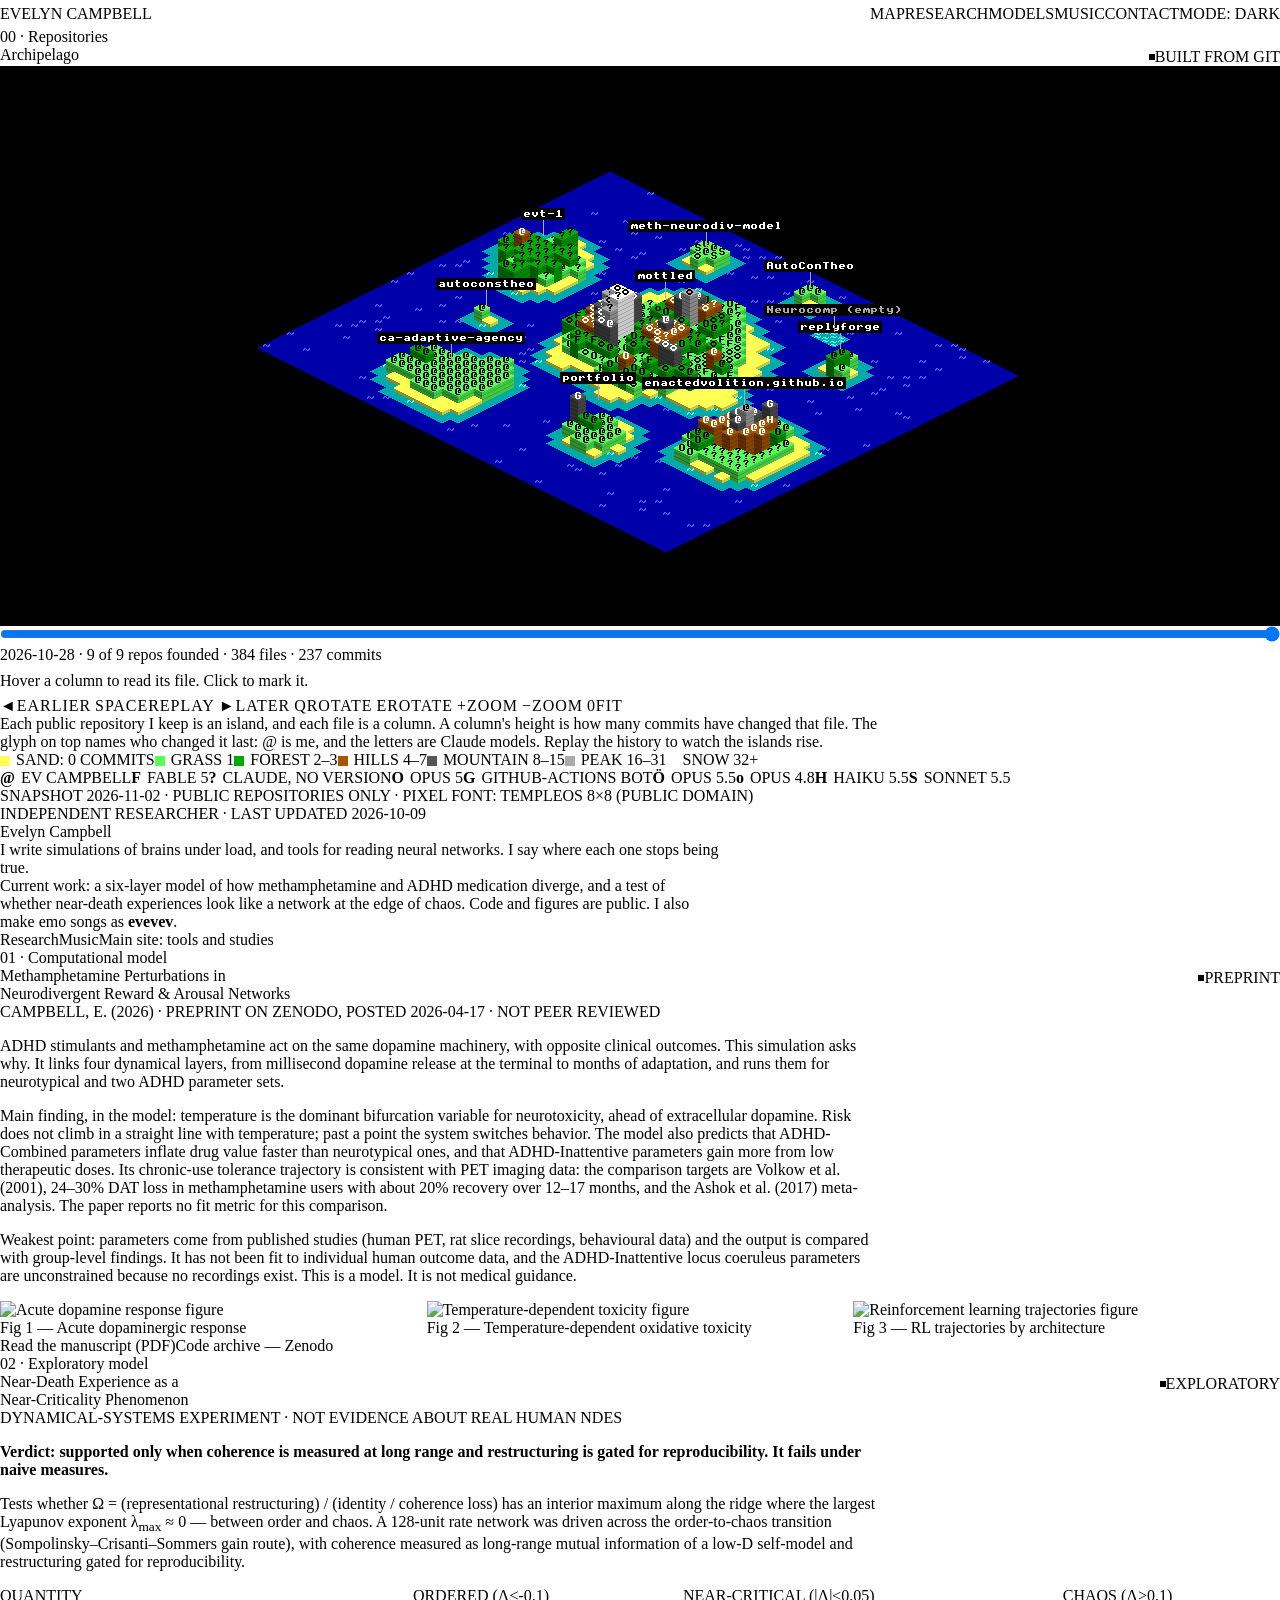
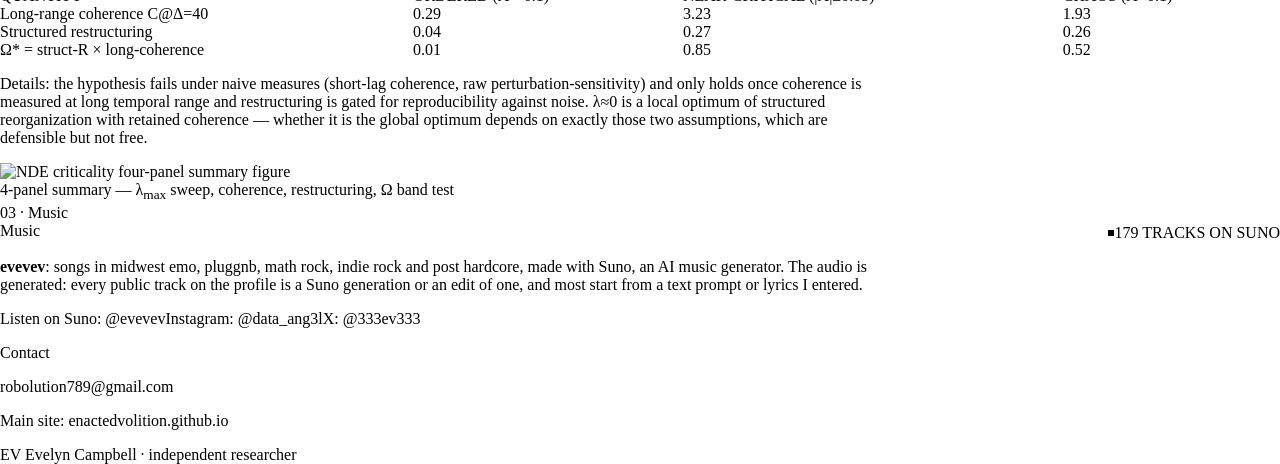
==== commit b22f1307: "Add an interactive archipelago of public repos as the home page hero Section 00 above the existing h" ====
--- a/index.html
+++ b/index.html
@@ -25,6 +25,7 @@
     </div>
     <div class="nav-wrap">
       <nav class="site-nav">
+        <a href="#archipelago">Map</a>
         <a href="#meth-model">Research</a>
         <a href="#nde">Models</a>
         <a href="#music">Music</a>
@@ -34,6 +35,47 @@
     </div>
   </div>
 </header>
+
+<section class="section map-section" id="archipelago" data-src="data/archipelago.json">
+  <div class="wrap">
+    <div class="panel kg-frame map-panel">
+      <span class="kg-frame__title">00 · Repositories</span>
+      <div class="section-head">
+        <h2>Archipelago</h2>
+        <span class="kg-badge kg-badge--cyan"><span class="dot"></span>Built from git</span>
+      </div>
+      <div class="map-view" tabindex="0" role="application" aria-label="Island map of Evelyn Campbell's public repositories. Left and right arrows change the date, space replays the history, Q and E rotate, plus and minus zoom.">
+        <canvas></canvas>
+        <noscript><p class="map-read">The map needs JavaScript.</p></noscript>
+      </div>
+      <input type="range" id="map-time" aria-label="Date" />
+      <p class="map-read" id="map-when">Loading the map.</p>
+      <p class="map-read" id="map-cell" aria-live="polite"></p>
+      <div class="kg-keybar map-keys">
+        <button class="kg-key" type="button" data-act="prev"><span class="kg-key__cap">◄</span>Earlier</button>
+        <button class="kg-key kg-key--act" type="button" data-act="play"><span class="kg-key__cap">Space</span><span class="label">Replay</span></button>
+        <button class="kg-key" type="button" data-act="next"><span class="kg-key__cap">►</span>Later</button>
+        <button class="kg-key" type="button" data-act="left"><span class="kg-key__cap">Q</span>Rotate</button>
+        <button class="kg-key" type="button" data-act="right"><span class="kg-key__cap">E</span>Rotate</button>
+        <button class="kg-key" type="button" data-act="in"><span class="kg-key__cap">+</span>Zoom</button>
+        <button class="kg-key" type="button" data-act="out"><span class="kg-key__cap">−</span>Zoom</button>
+        <button class="kg-key" type="button" data-act="fit"><span class="kg-key__cap">0</span>Fit</button>
+      </div>
+      <p class="map-lede">Each public repository I keep is an island, and each file is a column. A column's height is how many commits have changed that file. The glyph on top names who changed it last: @ is me, and the letters are Claude models. Replay the history to watch the islands rise.</p>
+      <ul class="map-legend" aria-label="Height key">
+        <li><i style="background:#FFFF55"></i>sand: 0 commits</li>
+        <li><i style="background:#55FF55"></i>grass 1</li>
+        <li><i style="background:#00AA00"></i>forest 2–3</li>
+        <li><i style="background:#AA5500"></i>hills 4–7</li>
+        <li><i style="background:#555555"></i>mountain 8–15</li>
+        <li><i style="background:#AAAAAA"></i>peak 16–31</li>
+        <li><i style="background:#FFFFFF"></i>snow 32+</li>
+      </ul>
+      <ul class="map-legend map-glyphs" id="map-glyphs" aria-label="Glyph key"></ul>
+      <div class="meta-line map-meta">Snapshot 2026-11-02 · public repositories only · pixel font: TempleOS 8×8 (public domain)</div>
+    </div>
+  </div>
+</section>
 
 <section class="hero kg-grid-bg">
   <div class="wrap">
@@ -173,5 +215,6 @@
 })();
 </script>
 <script src="suno-count.js" data-src="data/suno.json" defer></script>
+<script src="archipelago.js" defer></script>
 </body>
 </html>
--- a/styles.css
+++ b/styles.css
@@ -236,6 +236,50 @@
 }
 .site-footer a { color: var(--text-secondary); }
 .site-footer a:hover { color: var(--cyan); }
+
+/* ---- Archipelago map (section 00) ----
+   The map itself is a picture in the 16 CGA colors on a black screen, in both themes. */
+.map-section { border-top: 0; padding-top: var(--sp-6); }
+.map-panel .section-head { margin-bottom: var(--sp-3); }
+.panel p.map-lede { margin: var(--sp-5) 0 0; }
+.map-view {
+  position: relative;
+  height: clamp(320px, calc(100vh - 340px), 860px);
+  height: clamp(320px, calc(100svh - 340px), 860px);
+  background: #000000;
+  border: var(--border);
+  cursor: grab;
+  touch-action: none;
+  overflow: hidden;
+}
+.map-view:focus-visible { outline: 2px solid var(--magenta); outline-offset: 2px; }
+.map-view.dragging { cursor: grabbing; }
+.map-view canvas { display: block; width: 100%; height: 100%; image-rendering: pixelated; }
+#map-time { width: 100%; margin: var(--sp-3) 0 var(--sp-2); accent-color: var(--cyan); }
+.panel p.map-read { margin: 0; font-size: var(--fs-caption); color: var(--text-secondary); min-height: 1.6em; overflow-wrap: anywhere; max-width: none; }
+.map-read b { color: var(--text-primary); font-weight: var(--fw-medium); }
+.map-legend {
+  list-style: none;
+  display: flex;
+  flex-wrap: wrap;
+  gap: var(--sp-1) var(--sp-4);
+  margin: var(--sp-3) 0 0;
+  padding: 0;
+  font-family: var(--font-sans);
+  font-size: var(--fs-caption);
+  letter-spacing: var(--ls-wide);
+  text-transform: uppercase;
+  color: var(--text-muted);
+}
+.map-legend i { display: inline-block; width: 10px; height: 10px; margin-right: 6px; vertical-align: -1px; outline: 1px solid var(--border-faint); }
+.map-legend .g { font-family: var(--font-mono); color: var(--text-primary); margin-right: 6px; text-transform: none; }
+.map-glyphs { margin-top: var(--sp-1); }
+.map-keys { margin-top: var(--sp-3); border: var(--border); }
+.map-keys .kg-key { background: none; border: 0; padding: var(--sp-1) 0; font: inherit; color: var(--text-secondary); letter-spacing: 0.06em; text-transform: uppercase; cursor: pointer; }
+.map-keys .kg-key:hover { color: var(--text-primary); }
+.map-keys .kg-key:active { transform: translateY(1px); }
+.map-keys .kg-key:focus-visible { outline: 2px solid var(--magenta); outline-offset: 2px; }
+.map-meta { margin: var(--sp-3) 0 0; }
 
 /* ---- Small screens (phones) ---- */
 h1, h2 { overflow-wrap: anywhere; }
@@ -264,4 +308,5 @@
   .panel { padding: var(--sp-4); }
   table.kg-table { display: block; overflow-x: auto; }
   .site-footer .wrap { padding: var(--sp-5) var(--sp-4); }
-}
+  .map-view { height: 60vh; height: 60svh; }
+}
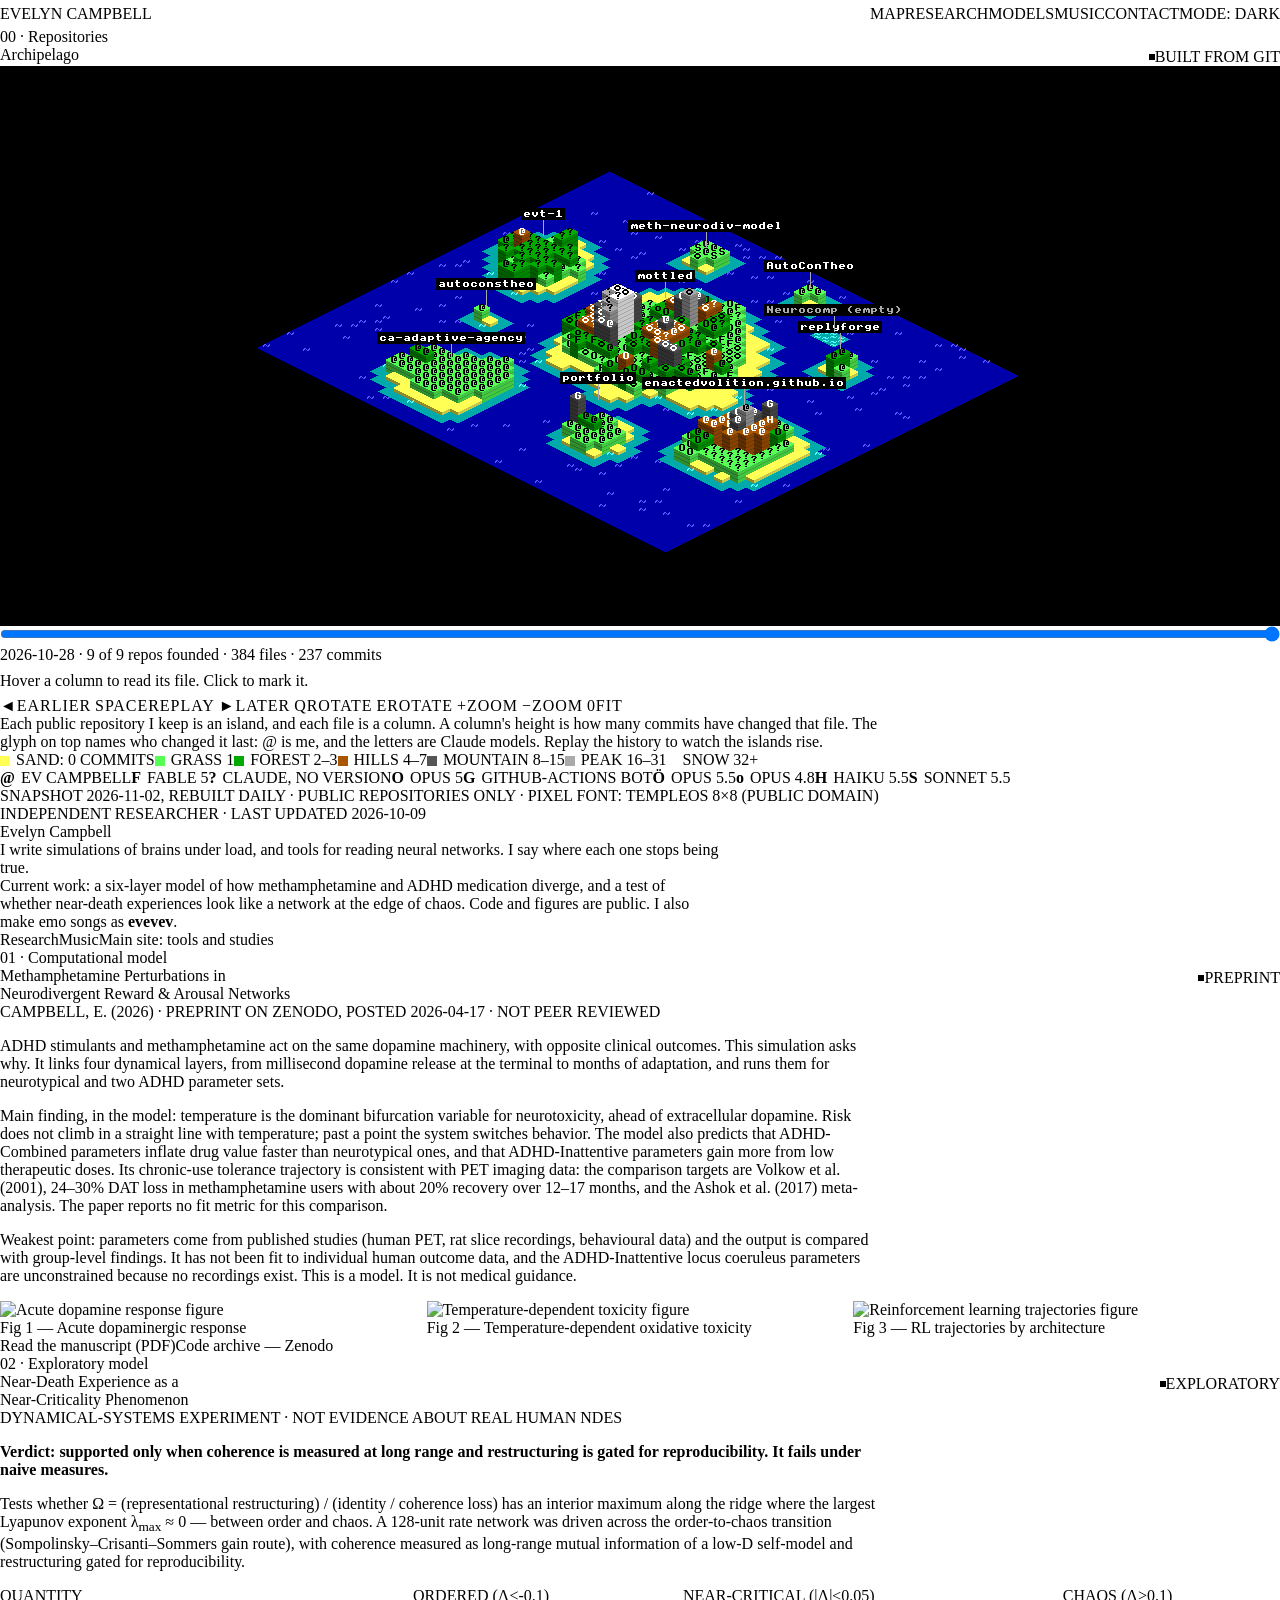
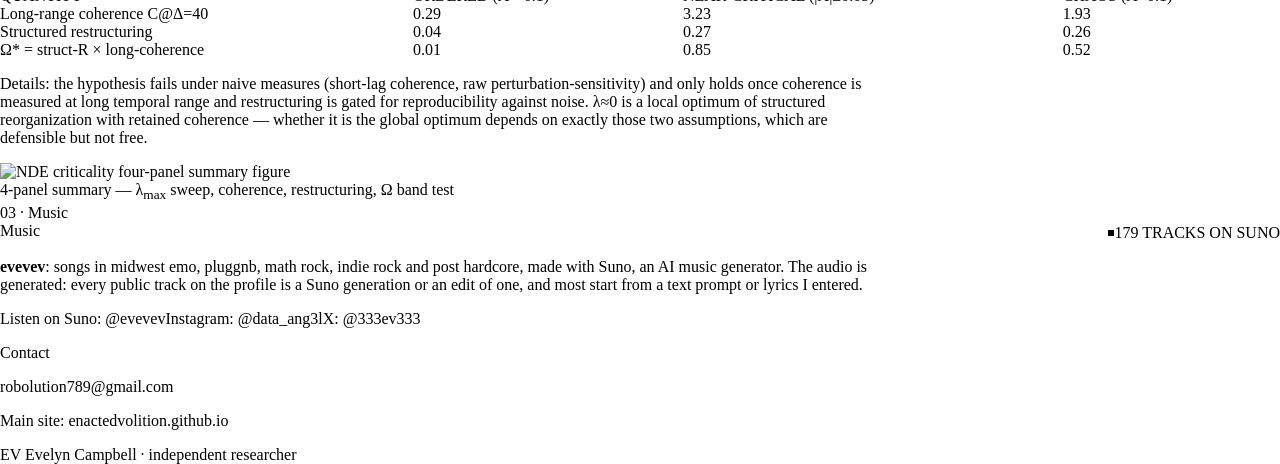
==== commit 1b0e35a0: "Rebuild the archipelago map daily in Actions A scheduled workflow (09:43 UTC, after the Suno count; " ====
--- a/index.html
+++ b/index.html
@@ -72,7 +72,7 @@
         <li><i style="background:#FFFFFF"></i>snow 32+</li>
       </ul>
       <ul class="map-legend map-glyphs" id="map-glyphs" aria-label="Glyph key"></ul>
-      <div class="meta-line map-meta">Snapshot 2026-11-02 · public repositories only · pixel font: TempleOS 8×8 (public domain)</div>
+      <div class="meta-line map-meta">Snapshot <span id="map-generated">2026-11-02</span>, rebuilt daily · public repositories only · pixel font: TempleOS 8×8 (public domain)</div>
     </div>
   </div>
 </section>
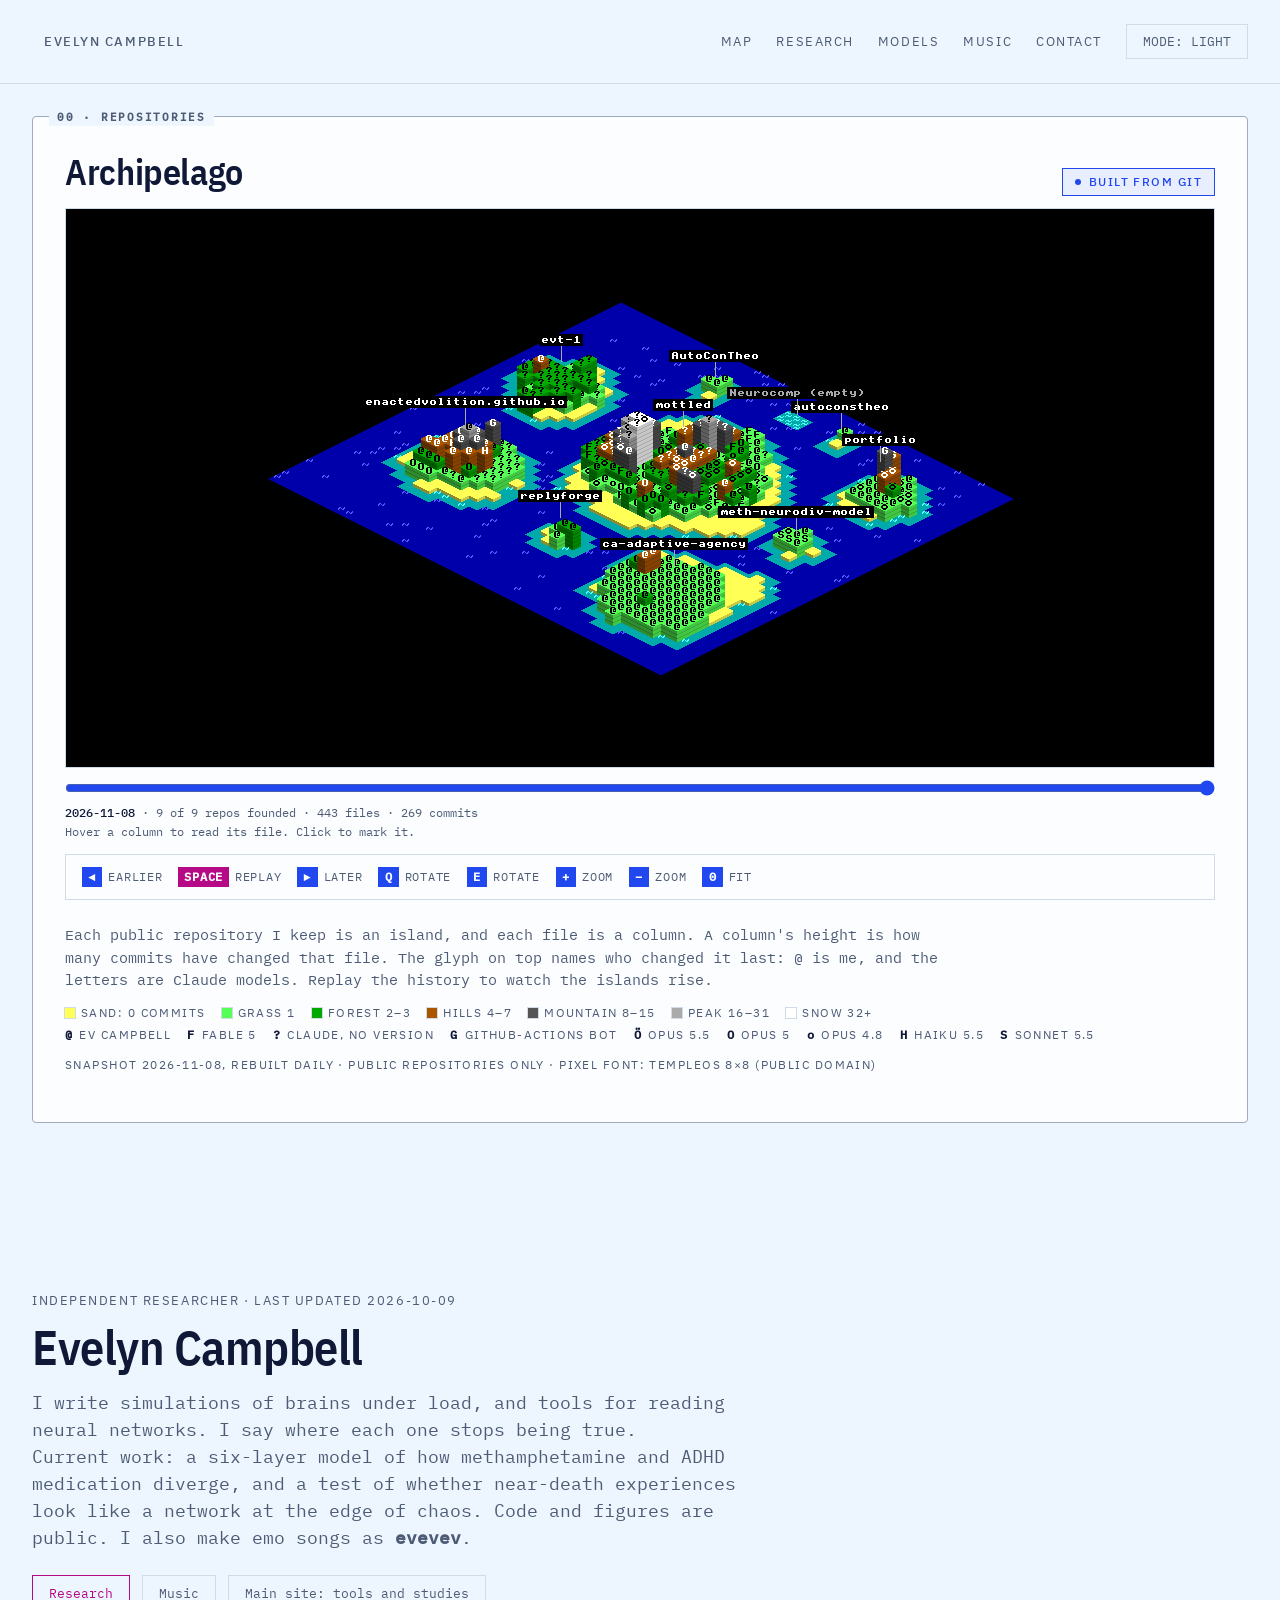
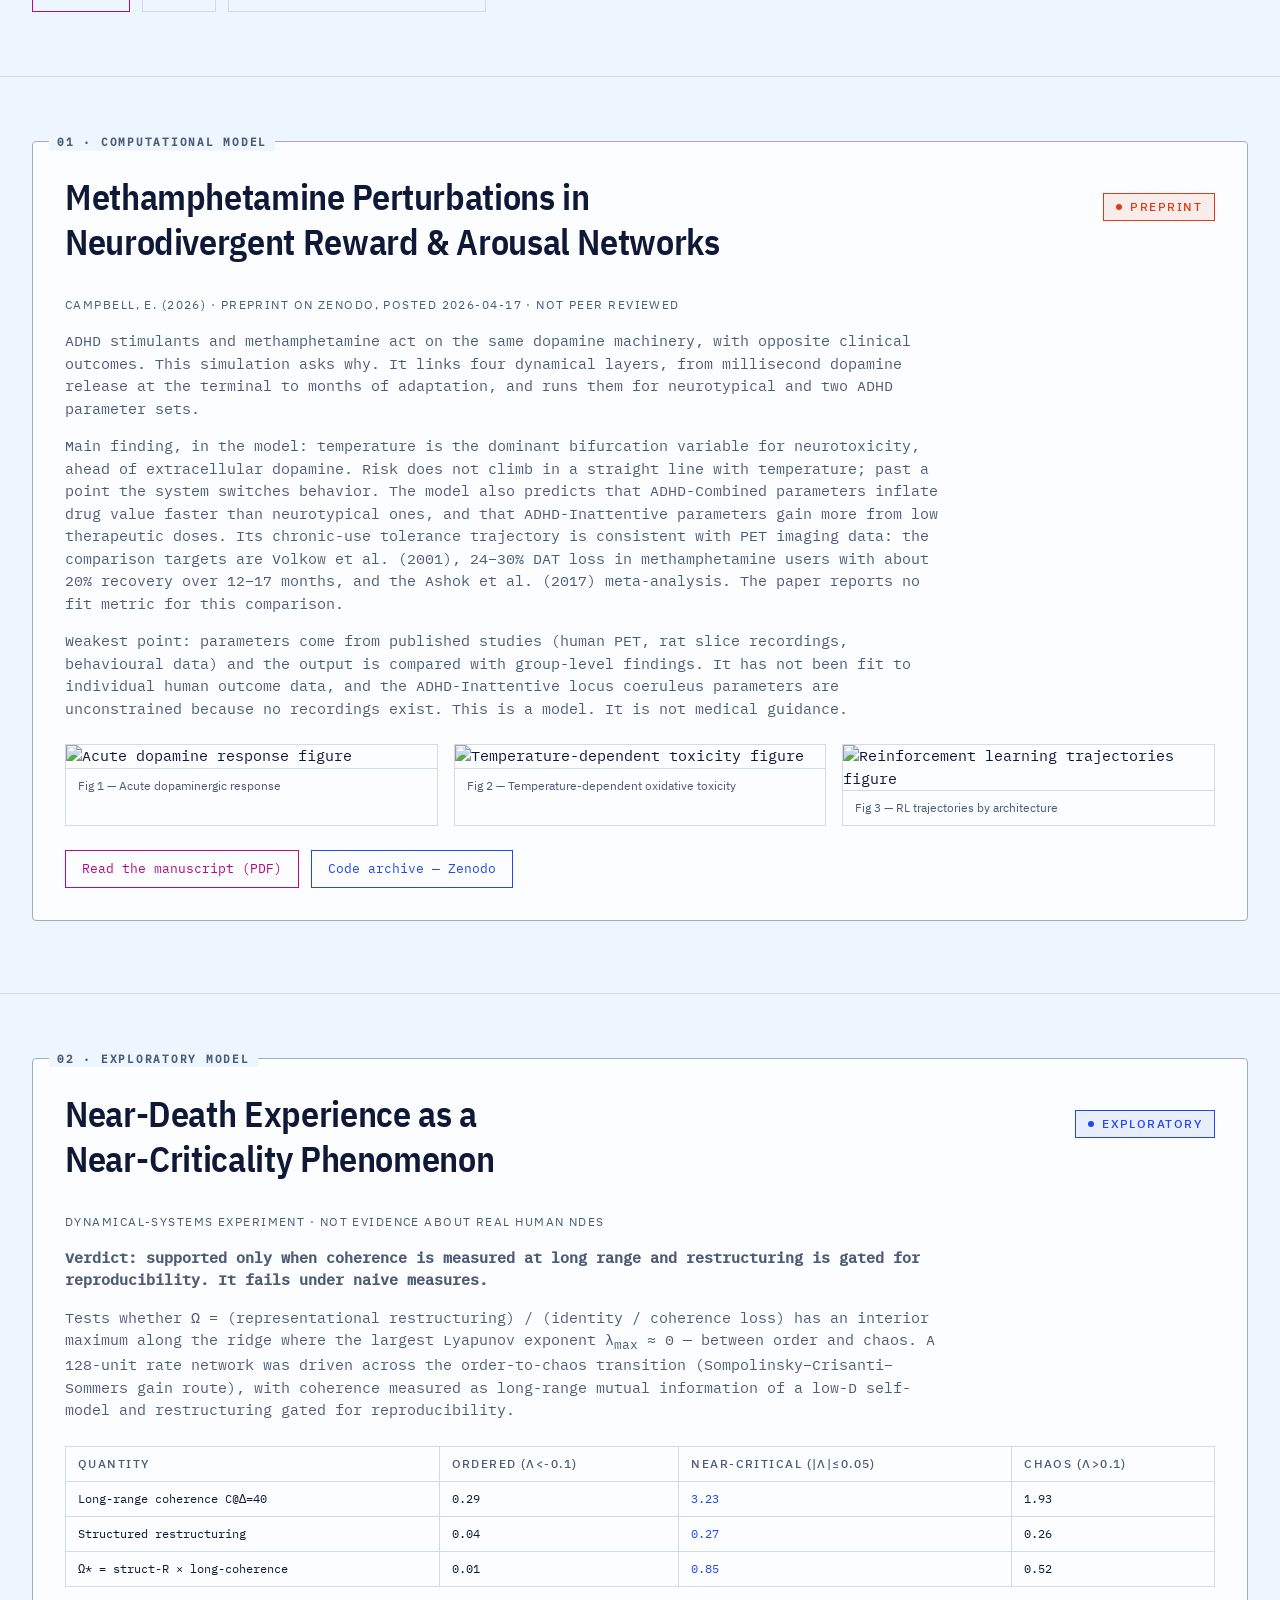
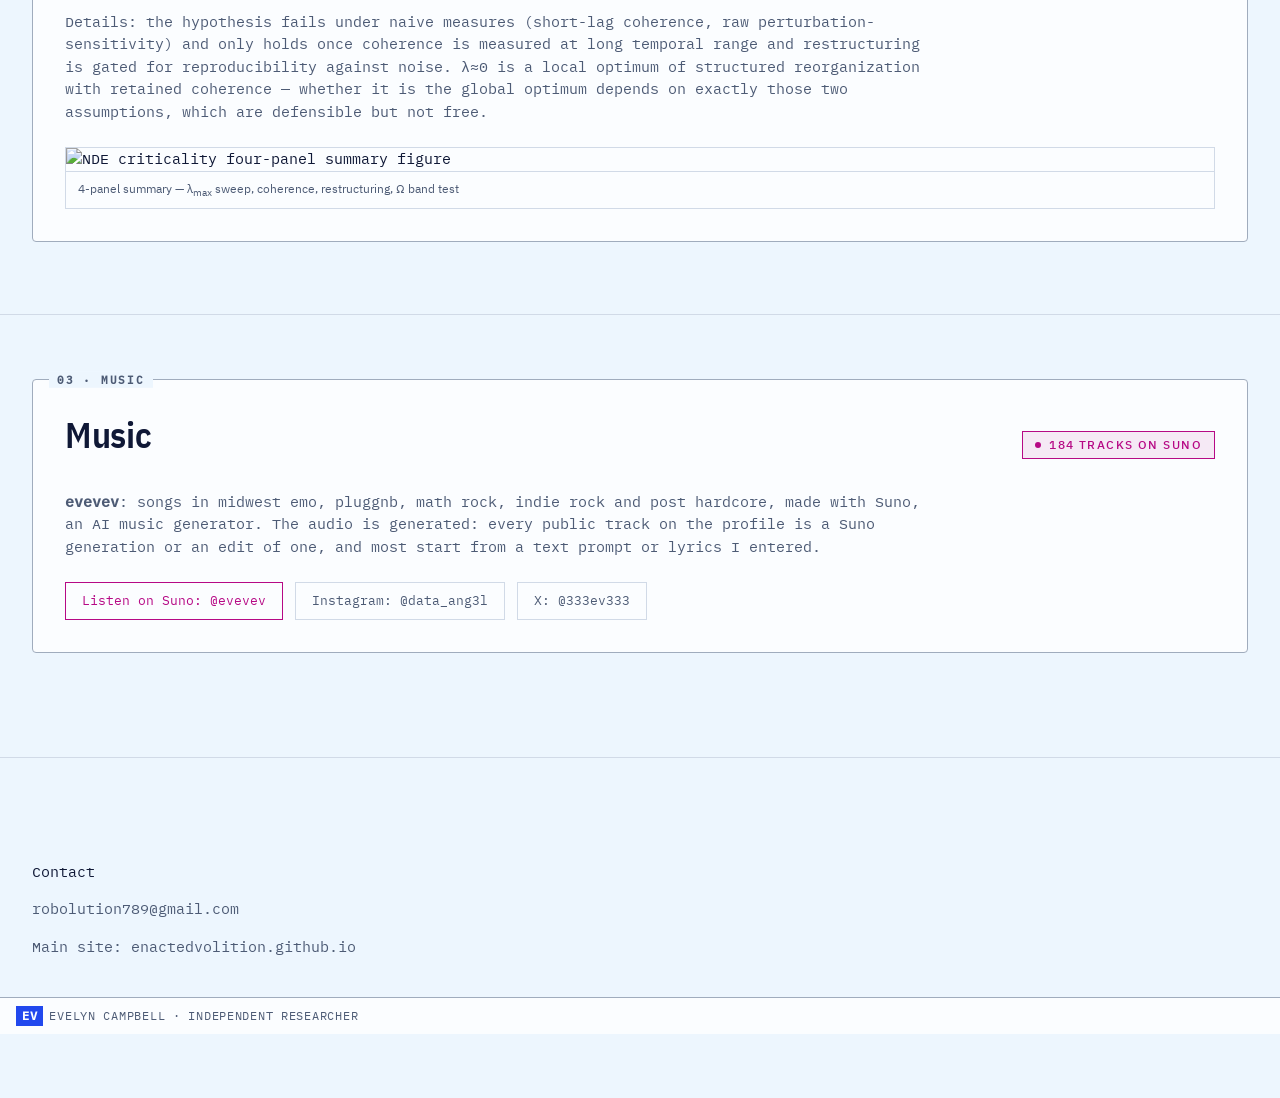
==== commit 92d6fdd0: "Restyle the portfolio page in the Fiber design system - Add fiber.css (Fiber tokens, light + dark, s" ====
--- a/index.html
+++ b/index.html
@@ -12,6 +12,8 @@
 <meta property="og:image" content="https://enactedvolition.github.io/portfolio/fig1_acute_da.png" />
 <meta property="og:url" content="https://enactedvolition.github.io/portfolio/" />
 <link rel="canonical" href="https://enactedvolition.github.io/portfolio/" />
+<meta name="theme-color" content="#f3f6fc" media="(prefers-color-scheme: light)" />
+<meta name="theme-color" content="#0b1230" media="(prefers-color-scheme: dark)" />
 <link rel="stylesheet" href="styles.css" />
 <style>.confirm{background:#ffd23f;color:#111;padding:0 .25em;font-weight:700;}</style>
 </head>
@@ -198,17 +200,20 @@
 (function () {
   var root = document.documentElement;
   var btn = document.getElementById('theme-toggle');
-  var theme = localStorage.getItem('kg-theme') || 'dark';
+  var theme = null;
+  try { theme = localStorage.getItem('kg-theme'); } catch (e) {}
+  if (theme !== 'light' && theme !== 'dark') {
+    theme = window.matchMedia && matchMedia('(prefers-color-scheme: dark)').matches ? 'dark' : 'light';
+  }
   function apply(t) {
-    if (t === 'light') { root.setAttribute('data-theme', 'light'); }
-    else { root.removeAttribute('data-theme'); }
+    root.setAttribute('data-theme', t);
     if (btn) { btn.textContent = 'MODE: ' + t.toUpperCase(); }
   }
   apply(theme);
   if (btn) {
     btn.addEventListener('click', function () {
       theme = theme === 'light' ? 'dark' : 'light';
-      localStorage.setItem('kg-theme', theme);
+      try { localStorage.setItem('kg-theme', theme); } catch (e) {}
       apply(theme);
     });
   }
--- a/styles.css
+++ b/styles.css
@@ -1,11 +1,11 @@
 /* ============================================================
    EVELYN CAMPBELL — PORTFOLIO
-   Built on the Kairo-Glyph design system tokens (tokens/*.css).
+   Built on the Fiber design system (fiber.css); colors.css bridges the old token names.
    This file: global entry + page-specific layout/components.
    ============================================================ */
 @import url("fonts.css");
+@import url("fiber.css");
 @import url("colors.css");
-@import url("colors-light.css");
 @import url("typography.css");
 @import url("spacing.css");
 @import url("effects.css");
@@ -310,3 +310,6 @@
   .site-footer .wrap { padding: var(--sp-5) var(--sp-4); }
   .map-view { height: 60vh; height: 60svh; }
 }
+
+/* The EVRL mark is a light-on-dark SVG; flip it on the light ground. */
+[data-theme="light"] .brand img { filter: invert(1); }
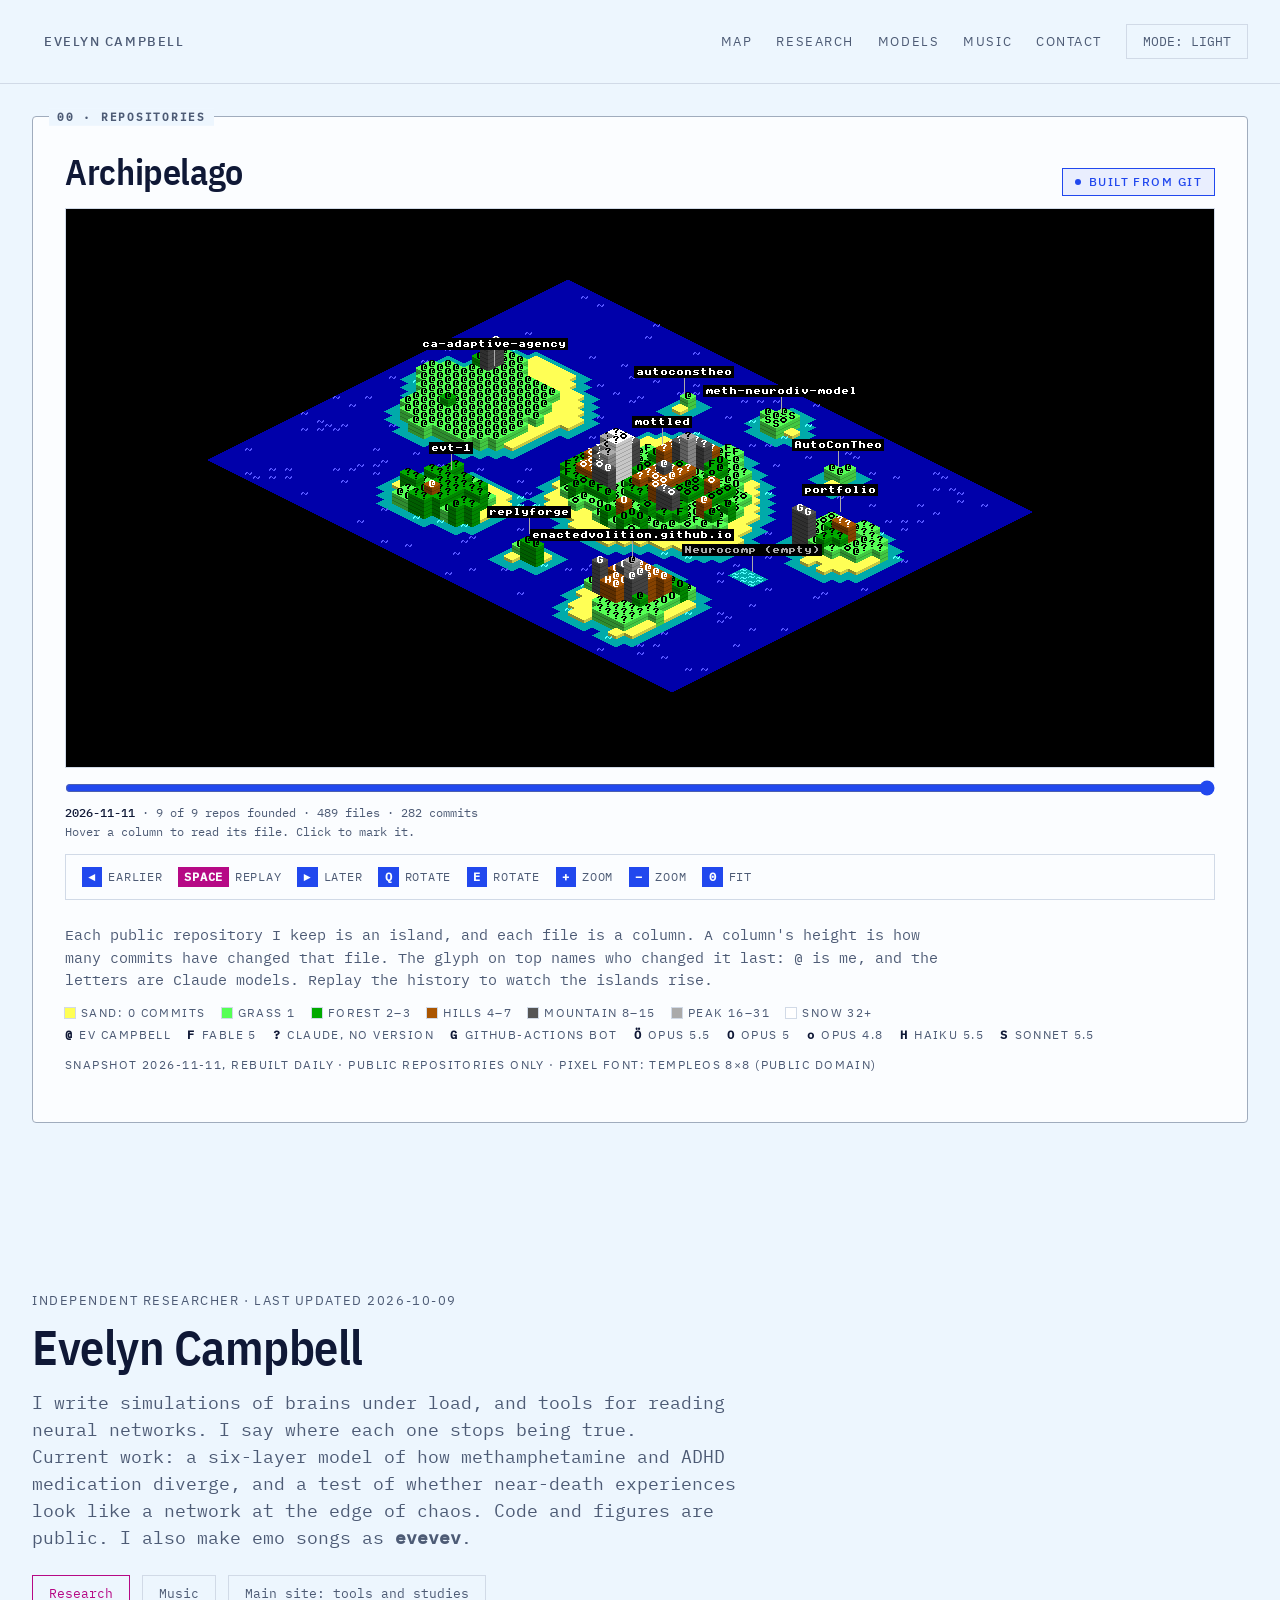
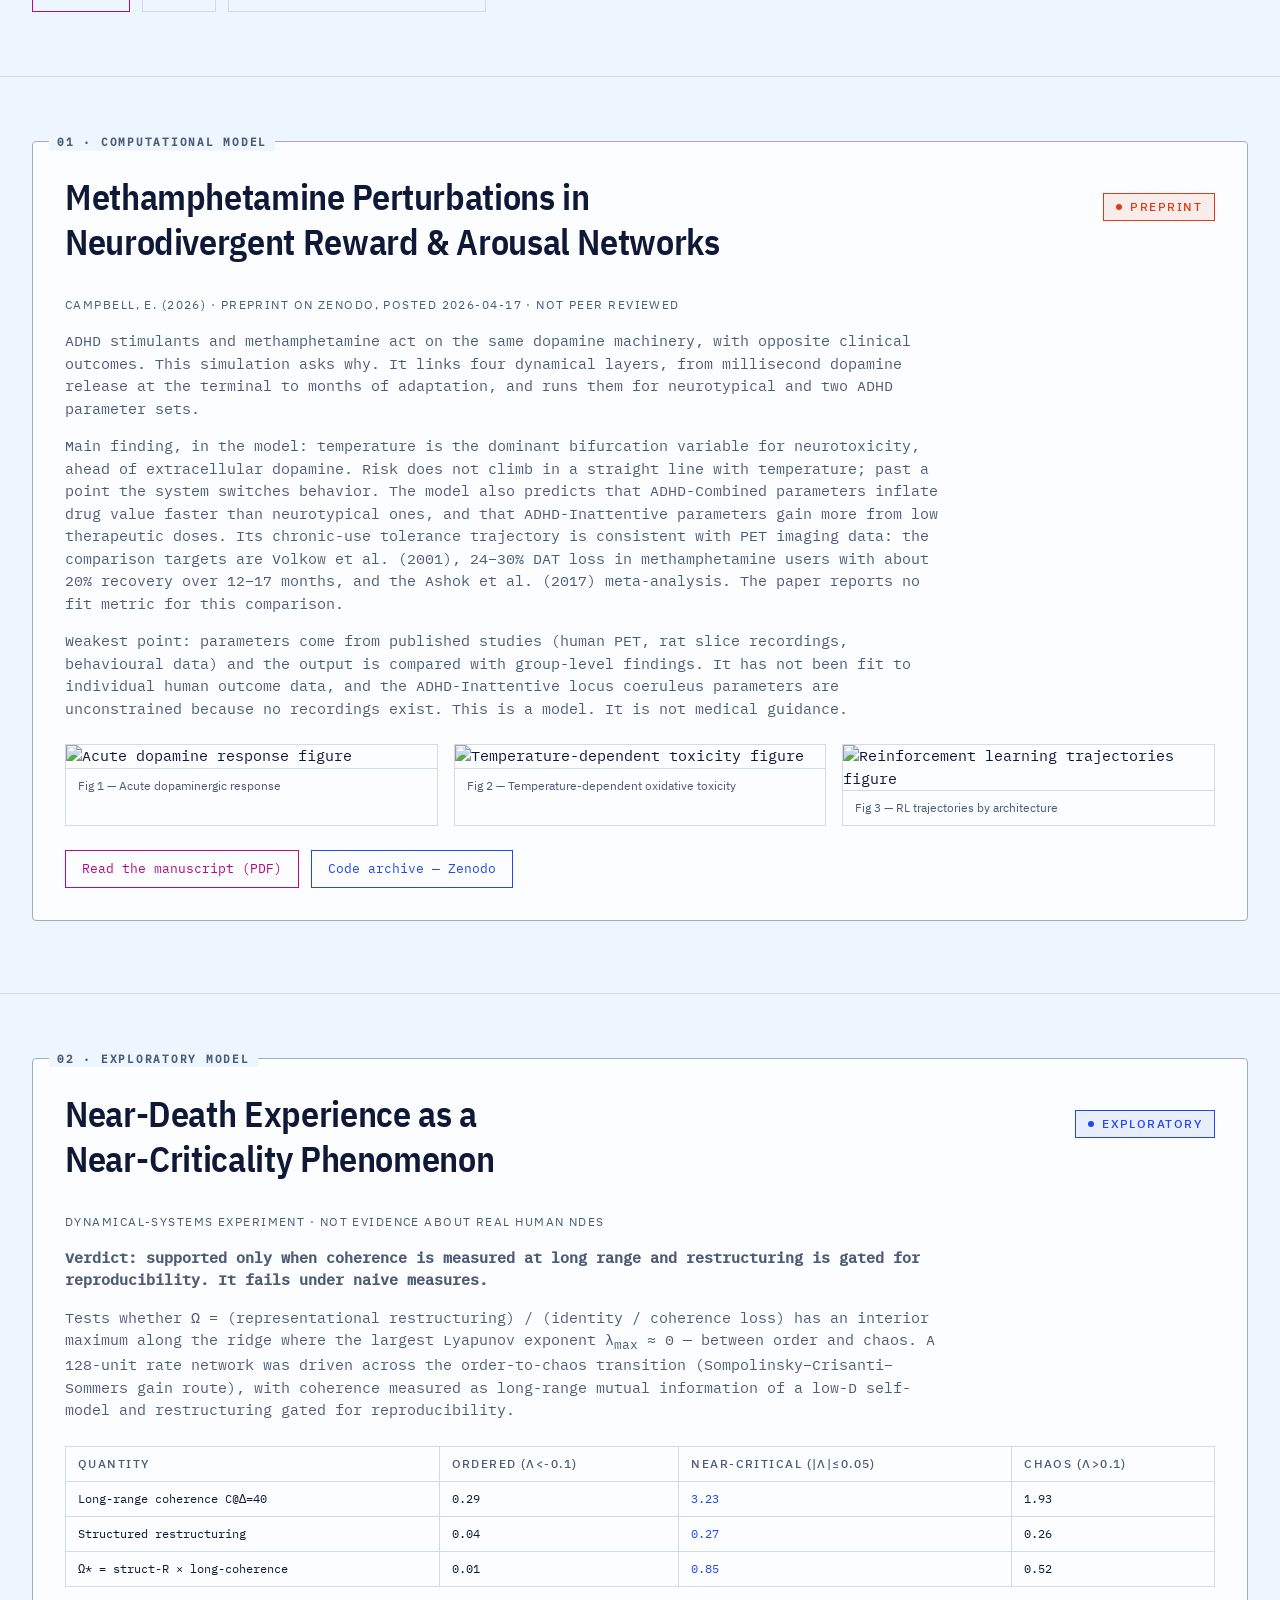
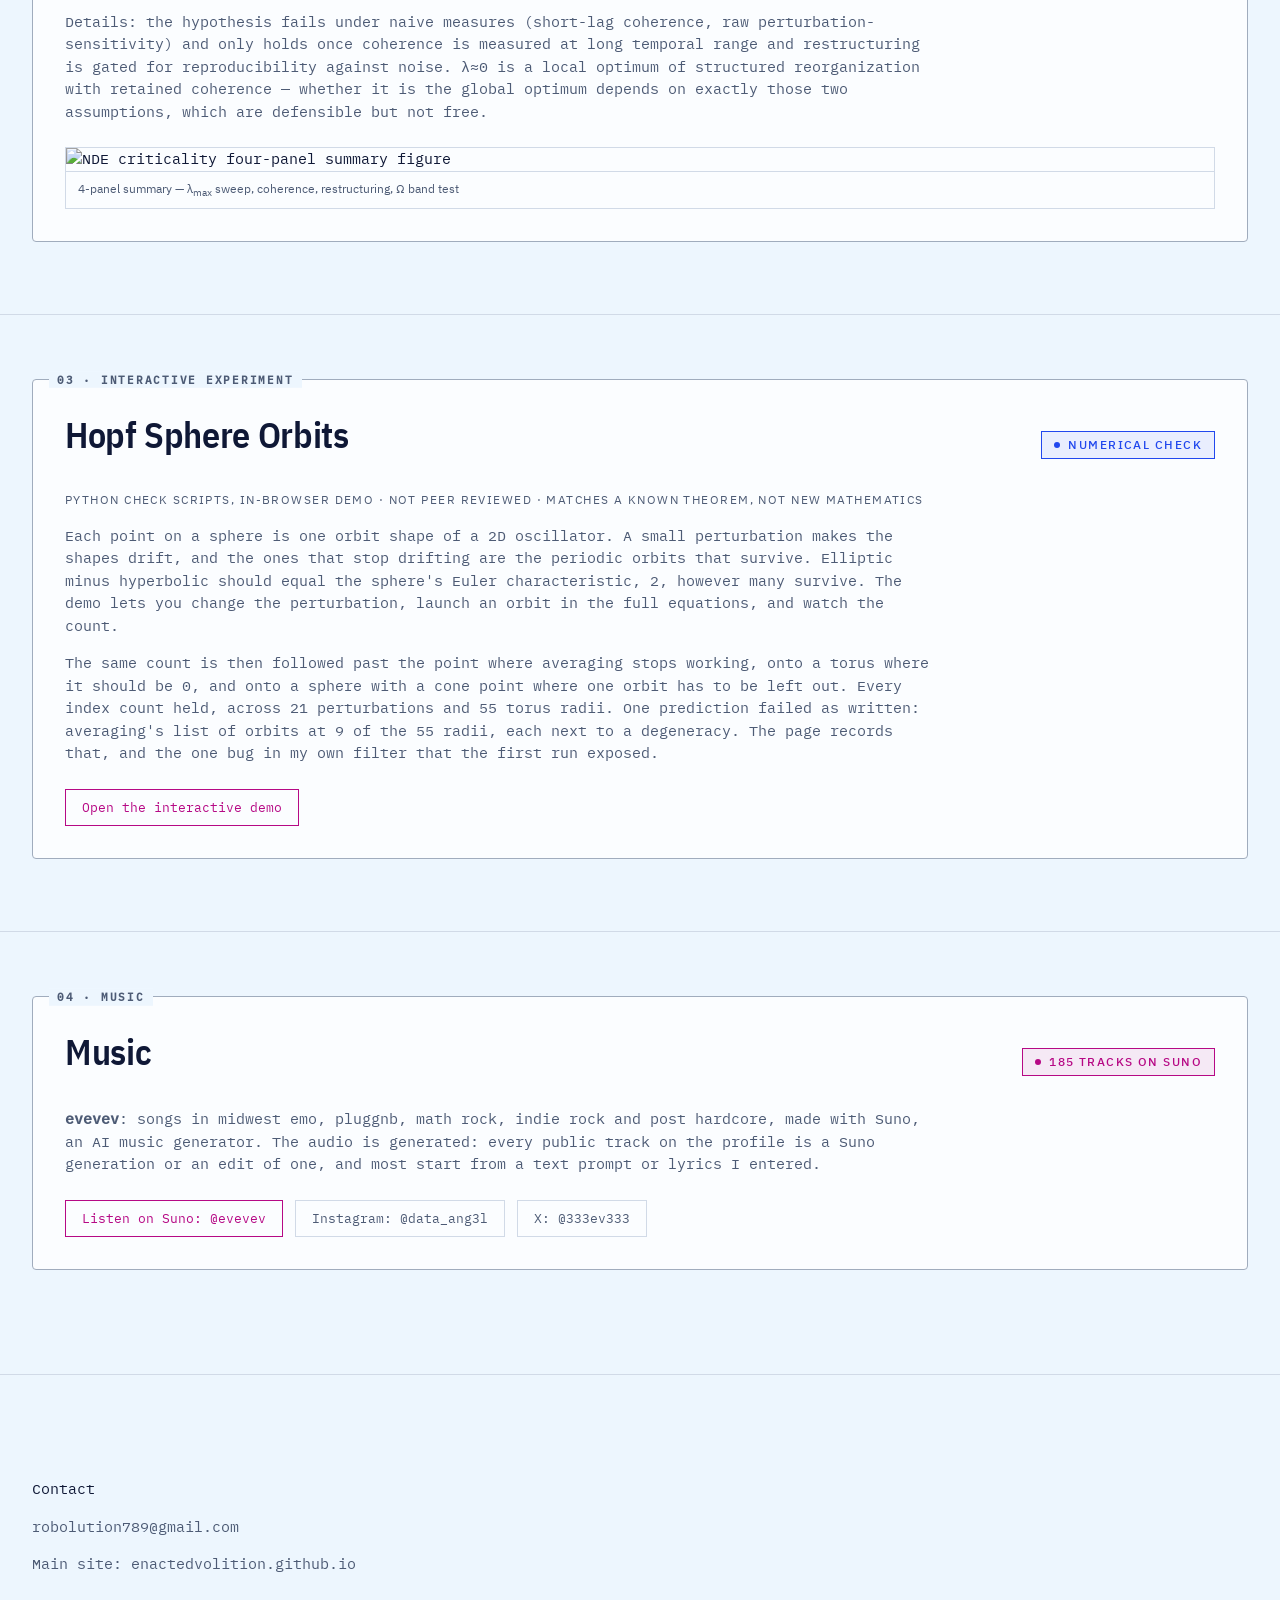
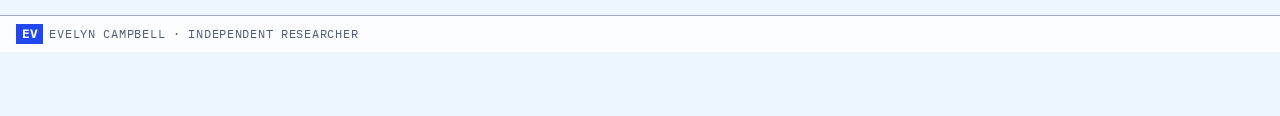
==== commit e0a3694f: "Add Hopf Sphere Orbits demo page and portfolio section Port the interactive demo onto Fiber (self-ho" ====
--- a/index.html
+++ b/index.html
@@ -167,10 +167,28 @@
   </div>
 </section>
 
+<section class="section" id="hopf">
+  <div class="wrap">
+    <div class="panel kg-frame">
+      <span class="kg-frame__title">03 · Interactive experiment</span>
+      <div class="section-head">
+        <h2>Hopf Sphere Orbits</h2>
+        <span class="kg-badge kg-badge--cyan"><span class="dot"></span>Numerical check</span>
+      </div>
+      <div class="meta-line">Python check scripts, in-browser demo · not peer reviewed · matches a known theorem, not new mathematics</div>
+      <p>Each point on a sphere is one orbit shape of a 2D oscillator. A small perturbation makes the shapes drift, and the ones that stop drifting are the periodic orbits that survive. Elliptic minus hyperbolic should equal the sphere's Euler characteristic, 2, however many survive. The demo lets you change the perturbation, launch an orbit in the full equations, and watch the count.</p>
+      <p>The same count is then followed past the point where averaging stops working, onto a torus where it should be 0, and onto a sphere with a cone point where one orbit has to be left out. Every index count held, across 21 perturbations and 55 torus radii. One prediction failed as written: averaging's list of orbits at 9 of the 55 radii, each next to a degeneracy. The page records that, and the one bug in my own filter that the first run exposed.</p>
+      <div class="btn-row">
+        <a class="kg-btn kg-btn--primary" href="hopf-orbits.html">Open the interactive demo</a>
+      </div>
+    </div>
+  </div>
+</section>
+
 <section class="section" id="music">
   <div class="wrap">
     <div class="panel kg-frame">
-      <span class="kg-frame__title">03 · Music</span>
+      <span class="kg-frame__title">04 · Music</span>
       <div class="section-head">
         <h2>Music</h2>
         <span class="kg-badge kg-badge--magenta"><span class="dot"></span><span data-suno-count>Tracks on Suno</span></span>
